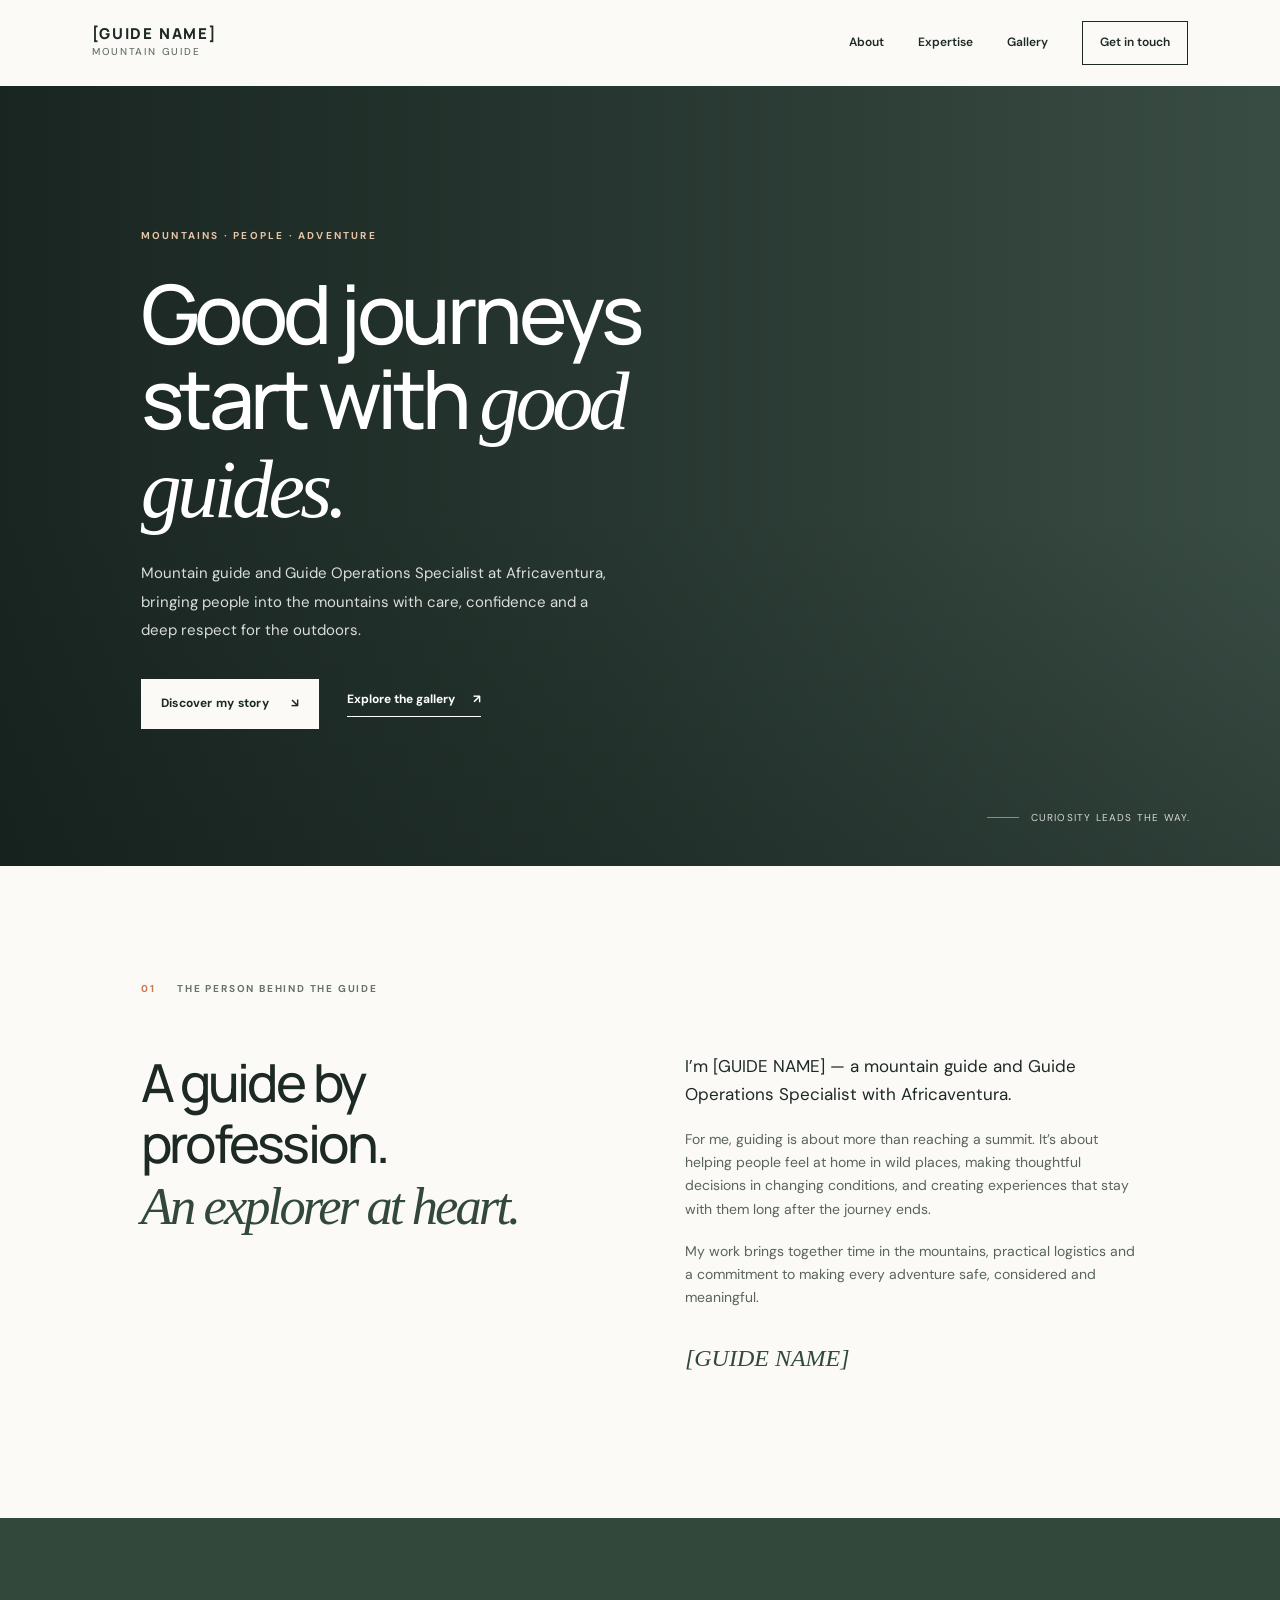
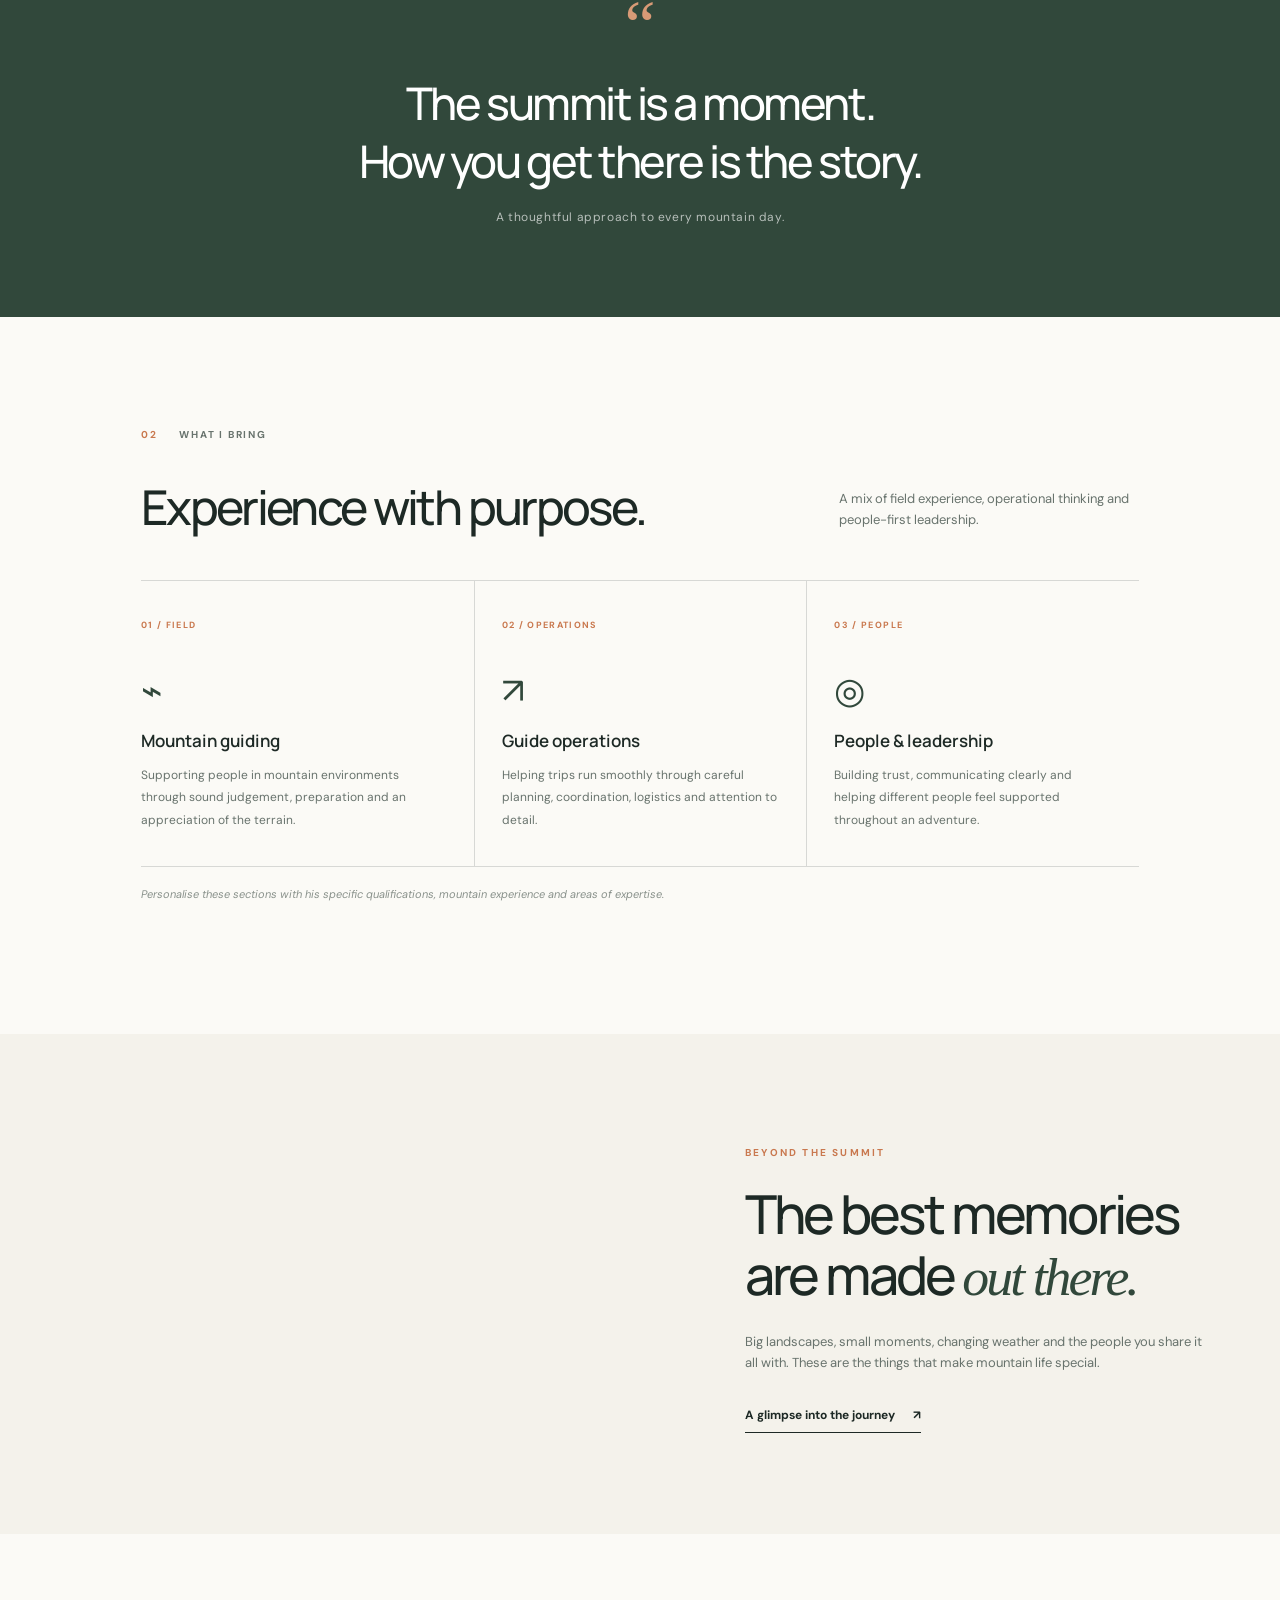
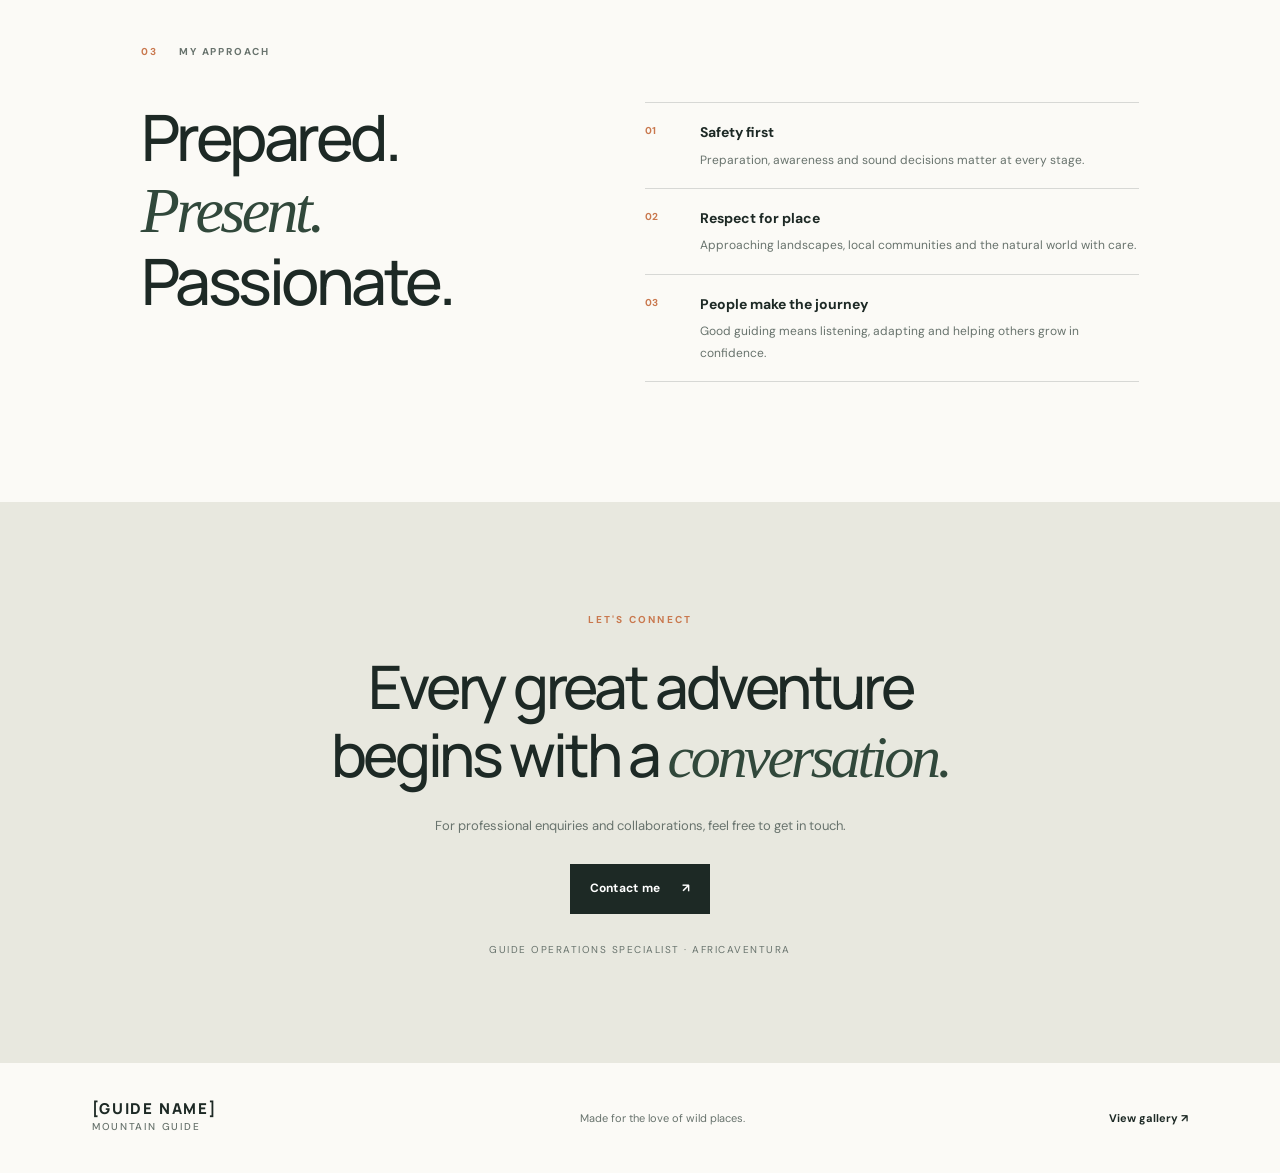
==== index.html @ 0ccdeb0b "Add files via upload" ====
<!DOCTYPE html>
<html lang="en">
<head>
  <meta charset="UTF-8">
  <meta name="viewport" content="width=device-width, initial-scale=1">
  <meta name="description" content="Meet [GUIDE NAME], mountain guide and Guide Operations Specialist at Africaventura.">
  <title>[GUIDE NAME] | Mountain Guide &amp; Guide Operations Specialist</title>
  <link rel="stylesheet" href="style.css">
  <link rel="preconnect" href="https://fonts.googleapis.com">
  <link rel="preconnect" href="https://fonts.gstatic.com" crossorigin>
  <link href="https://fonts.googleapis.com/css2?family=DM+Sans:wght@400;500;600;700&family=Manrope:wght@400;500;600;700;800&display=swap" rel="stylesheet">
</head>
<body>
  <header class="site-header">
    <a class="wordmark" href="index.html" aria-label="Home">[GUIDE NAME]<span>Mountain Guide</span></a>
    <nav aria-label="Main navigation">
      <a href="#about">About</a>
      <a href="#expertise">Expertise</a>
      <a href="gallery.html">Gallery</a>
      <a class="nav-cta" href="#contact">Get in touch</a>
    </nav>
  </header>

  <main>
    <section class="hero">
      <div class="hero-image" role="img" aria-label="Mountain landscape"></div>
      <div class="hero-shade"></div>
      <div class="hero-content">
        <p class="eyebrow">MOUNTAINS · PEOPLE · ADVENTURE</p>
        <h1>Good journeys<br>start with <em>good guides.</em></h1>
        <p class="hero-copy">Mountain guide and Guide Operations Specialist at Africaventura, bringing people into the mountains with care, confidence and a deep respect for the outdoors.</p>
        <div class="hero-actions">
          <a class="button button-light" href="#about">Discover my story <span aria-hidden="true">↘</span></a>
          <a class="text-link light-link" href="gallery.html">Explore the gallery <span aria-hidden="true">↗</span></a>
        </div>
      </div>
      <div class="hero-note"><span class="note-line"></span><span>Curiosity leads the way.</span></div>
    </section>

    <section class="intro section-wrap" id="about">
      <div class="section-label"><span>01</span> THE PERSON BEHIND THE GUIDE</div>
      <div class="intro-grid">
        <div>
          <p class="display-heading">A guide by profession.<br><em>An explorer at heart.</em></p>
        </div>
        <div class="intro-text">
          <p class="lead">I’m [GUIDE NAME] — a mountain guide and Guide Operations Specialist with Africaventura.</p>
          <p>For me, guiding is about more than reaching a summit. It’s about helping people feel at home in wild places, making thoughtful decisions in changing conditions, and creating experiences that stay with them long after the journey ends.</p>
          <p>My work brings together time in the mountains, practical logistics and a commitment to making every adventure safe, considered and meaningful.</p>
          <p class="signature">[GUIDE NAME]</p>
        </div>
      </div>
    </section>

    <section class="quote-band">
      <div class="quote-mark">“</div>
      <blockquote>The summit is a moment.<br>How you get there is the story.</blockquote>
      <p>A thoughtful approach to every mountain day.</p>
    </section>

    <section class="expertise section-wrap" id="expertise">
      <div class="section-label"><span>02</span> WHAT I BRING</div>
      <div class="expertise-heading">
        <h2>Experience with purpose.</h2>
        <p>A mix of field experience, operational thinking and people-first leadership.</p>
      </div>
      <div class="expertise-grid">
        <article class="expertise-card">
          <span class="card-number">01 / FIELD</span>
          <div class="line-icon" aria-hidden="true">⌁</div>
          <h3>Mountain guiding</h3>
          <p>Supporting people in mountain environments through sound judgement, preparation and an appreciation of the terrain.</p>
        </article>
        <article class="expertise-card">
          <span class="card-number">02 / OPERATIONS</span>
          <div class="line-icon" aria-hidden="true">↗</div>
          <h3>Guide operations</h3>
          <p>Helping trips run smoothly through careful planning, coordination, logistics and attention to detail.</p>
        </article>
        <article class="expertise-card">
          <span class="card-number">03 / PEOPLE</span>
          <div class="line-icon" aria-hidden="true">◎</div>
          <h3>People &amp; leadership</h3>
          <p>Building trust, communicating clearly and helping different people feel supported throughout an adventure.</p>
        </article>
      </div>
      <p class="edit-note">Personalise these sections with his specific qualifications, mountain experience and areas of expertise.</p>
    </section>

    <section class="image-feature">
      <div class="feature-photo" role="img" aria-label="Hiker looking across a mountain range"></div>
      <div class="feature-copy">
        <p class="eyebrow">BEYOND THE SUMMIT</p>
        <h2>The best memories<br>are made <em>out there.</em></h2>
        <p>Big landscapes, small moments, changing weather and the people you share it all with. These are the things that make mountain life special.</p>
        <a class="text-link" href="gallery.html">A glimpse into the journey <span aria-hidden="true">↗</span></a>
      </div>
    </section>

    <section class="values section-wrap">
      <div class="section-label"><span>03</span> MY APPROACH</div>
      <div class="values-grid">
        <h2>Prepared.<br><em>Present.</em><br>Passionate.</h2>
        <div class="values-list">
          <div><span>01</span><p><strong>Safety first</strong><br>Preparation, awareness and sound decisions matter at every stage.</p></div>
          <div><span>02</span><p><strong>Respect for place</strong><br>Approaching landscapes, local communities and the natural world with care.</p></div>
          <div><span>03</span><p><strong>People make the journey</strong><br>Good guiding means listening, adapting and helping others grow in confidence.</p></div>
        </div>
      </div>
    </section>

    <section class="contact" id="contact">
      <div class="contact-inner">
        <p class="eyebrow">LET'S CONNECT</p>
        <h2>Every great adventure<br>begins with a <em>conversation.</em></h2>
        <p>For professional enquiries and collaborations, feel free to get in touch.</p>
        <!-- Replace the email address below with his professional email. -->
        <a class="button button-dark" href="mailto:YOUR-EMAIL@example.com">Contact me <span aria-hidden="true">↗</span></a>
        <p class="company-note">Guide Operations Specialist · Africaventura</p>
      </div>
    </section>
  </main>

  <footer class="site-footer">
    <a class="wordmark footer-wordmark" href="index.html">[GUIDE NAME]<span>Mountain Guide</span></a>
    <p>Made for the love of wild places.</p>
    <a href="gallery.html">View gallery ↗</a>
  </footer>
  <script src="script.js"></script>
</body>
</html>
---- style.css ----
:root {
  --ink: #1d2925;
  --muted: #68736d;
  --cream: #f4f2eb;
  --paper: #fbfaf6;
  --green: #31483b;
  --orange: #c9784e;
  --line: rgba(29, 41, 37, .16);
  --serif: Georgia, "Times New Roman", serif;
}
* { box-sizing: border-box; }
html { scroll-behavior: smooth; }
body { margin: 0; background: var(--paper); color: var(--ink); font-family: "DM Sans", sans-serif; line-height: 1.65; }
a { color: inherit; text-decoration: none; }
.site-header { height: 86px; padding: 0 7.2%; display: flex; align-items: center; justify-content: space-between; background: var(--paper); position: relative; z-index: 5; }
.wordmark { font: 800 15px/1.2 "Manrope", sans-serif; letter-spacing: .12em; text-transform: uppercase; }
.wordmark span { display: block; font: 500 10px/1.8 "DM Sans", sans-serif; letter-spacing: .16em; color: var(--muted); }
nav { display: flex; align-items: center; gap: 34px; font-size: 12px; font-weight: 600; }
nav a:not(.nav-cta) { transition: color .2s; }
nav a:hover, .site-footer a:hover { color: var(--orange); }
.nav-cta { border: 1px solid var(--ink); padding: 11px 17px; }
.hero { min-height: 660px; height: min(780px, calc(100vh - 86px)); position: relative; color: white; display: flex; align-items: center; overflow: hidden; background: #3d5148; }
.hero-image, .hero-shade { position: absolute; inset: 0; }
.hero-image { background: url("https://images.unsplash.com/photo-1464822759023-fed622ff2c3b?auto=format&fit=crop&w=2200&q=85") center 48%/cover; transform: scale(1.015); }
.hero-shade { background: linear-gradient(90deg, rgba(15,25,22,.78) 0%, rgba(15,25,22,.48) 48%, rgba(15,25,22,.08) 100%), linear-gradient(0deg, rgba(15,25,22,.28), transparent 45%); }
.hero-content { position: relative; z-index: 1; margin-left: 11%; max-width: 670px; padding: 65px 24px 70px 0; }
.eyebrow { font-size: 10px; font-weight: 700; letter-spacing: .22em; text-transform: uppercase; }
.hero .eyebrow { color: #e7c5a8; margin-bottom: 26px; }
h1, h2, .display-heading, blockquote { font-family: "Manrope", sans-serif; letter-spacing: -.055em; font-weight: 500; }
.hero h1 { font-size: clamp(50px, 6.4vw, 88px); line-height: 1.04; margin: 0 0 27px; }
h1 em, h2 em, .display-heading em, .values h2 em { font-family: var(--serif); font-weight: 400; }
.hero-copy { max-width: 470px; font-size: 15px; color: rgba(255,255,255,.84); line-height: 1.9; }
.hero-actions { display: flex; align-items: center; gap: 28px; margin-top: 34px; flex-wrap: wrap; }
.button { display: inline-flex; align-items: center; gap: 22px; padding: 15px 20px; font-size: 12px; font-weight: 700; letter-spacing: .02em; transition: transform .2s, background .2s; }
.button:hover { transform: translateY(-2px); }
.button-light { background: var(--paper); color: var(--ink); }
.button-dark { background: var(--ink); color: white; }
.text-link { font-size: 12px; font-weight: 700; border-bottom: 1px solid currentColor; padding-bottom: 6px; display: inline-flex; gap: 18px; align-items: center; }
.light-link { color: white; }
.hero-note { position: absolute; right: 7%; bottom: 40px; display: flex; align-items: center; gap: 12px; font-size: 10px; letter-spacing: .12em; text-transform: uppercase; color: rgba(255,255,255,.8); }
.note-line { width: 32px; height: 1px; background: var(--orange); }
.section-wrap { padding-left: 11%; padding-right: 11%; }
.intro { padding-top: 115px; padding-bottom: 120px; }
.section-label { font-size: 10px; letter-spacing: .18em; font-weight: 700; color: var(--muted); }
.section-label span { color: var(--orange); margin-right: 18px; }
.intro-grid { display: grid; grid-template-columns: 1fr 1fr; gap: 9%; margin-top: 54px; }
.display-heading { font-size: clamp(36px, 4.1vw, 56px); line-height: 1.17; margin: 0; }
.display-heading em { color: var(--green); }
.intro-text { max-width: 490px; color: #59645e; font-size: 14px; }
.intro-text p { margin-top: 0; margin-bottom: 19px; }
.intro-text .lead { color: var(--ink); font-size: 17px; line-height: 1.7; }
.signature { font-family: var(--serif); font-style: italic; font-size: 24px; color: var(--green); margin-top: 30px !important; }
.quote-band { background: var(--green); color: white; text-align: center; padding: 83px 20px 78px; }
.quote-mark { font: 70px/ .7 var(--serif); color: #d89a76; }
.quote-band blockquote { font-size: clamp(28px, 4vw, 45px); line-height: 1.3; margin: 24px 0 17px; }
.quote-band p { color: rgba(255,255,255,.65); font-size: 12px; letter-spacing: .05em; }
.expertise { padding-top: 110px; padding-bottom: 120px; }
.expertise-heading { display: flex; align-items: end; justify-content: space-between; gap: 30px; margin: 34px 0 45px; }
.expertise-heading h2 { font-size: clamp(34px, 4vw, 48px); margin: 0; line-height: 1.2; }
.expertise-heading p { color: var(--muted); max-width: 300px; font-size: 13px; margin: 0 0 5px; }
.expertise-grid { display: grid; grid-template-columns: repeat(3, 1fr); border-top: 1px solid var(--line); border-bottom: 1px solid var(--line); }
.expertise-card { padding: 29px 27px 35px 0; }
.expertise-card + .expertise-card { border-left: 1px solid var(--line); padding-left: 27px; }
.card-number { font-size: 9px; color: var(--orange); letter-spacing: .15em; font-weight: 700; }
.line-icon { font-size: 36px; color: var(--green); margin: 24px 0 9px; }
.expertise-card h3 { font: 600 17px "Manrope", sans-serif; margin: 0 0 12px; }
.expertise-card p { color: var(--muted); font-size: 12px; line-height: 1.85; margin: 0; }
.edit-note { font-size: 11px; color: #89918b; font-style: italic; margin-top: 18px; }
.image-feature { display: grid; grid-template-columns: 1.05fr .95fr; min-height: 500px; background: var(--cream); }
.feature-photo { background: url("https://images.unsplash.com/photo-1464278533981-50106e6176b1?auto=format&fit=crop&w=1300&q=85") center/cover; min-height: 430px; }
.feature-copy { align-self: center; padding: 65px 12%; }
.feature-copy .eyebrow { color: var(--orange); }
.feature-copy h2 { font-size: clamp(36px, 4.2vw, 55px); line-height: 1.13; margin: 23px 0; }
.feature-copy h2 em { color: var(--green); }
.feature-copy > p:not(.eyebrow) { color: var(--muted); font-size: 13px; margin-bottom: 28px; }
.values { padding-top: 110px; padding-bottom: 120px; }
.values-grid { display: grid; grid-template-columns: .9fr 1.1fr; gap: 10%; margin-top: 42px; }
.values h2 { font-size: clamp(43px, 5vw, 66px); line-height: 1.1; margin: 0; }
.values h2 em { color: var(--green); }
.values-list > div { display: grid; grid-template-columns: 45px 1fr; border-bottom: 1px solid var(--line); padding: 17px 0; gap: 10px; }
.values-list > div:first-child { border-top: 1px solid var(--line); }
.values-list span { font-size: 10px; color: var(--orange); font-weight: 700; padding-top: 3px; }
.values-list p { margin: 0; color: var(--muted); font-size: 12px; line-height: 1.8; }
.values-list strong { display: inline-block; color: var(--ink); font-size: 14px; margin-bottom: 4px; }
.contact { background: #e8e8df; text-align: center; padding: 100px 24px 95px; }
.contact-inner { max-width: 680px; margin: auto; }
.contact .eyebrow { color: var(--orange); }
.contact h2 { font-size: clamp(37px, 5vw, 60px); line-height: 1.14; margin: 23px 0; }
.contact h2 em { color: var(--green); }
.contact-inner > p:not(.eyebrow):not(.company-note) { color: var(--muted); font-size: 13px; margin-bottom: 28px; }
.company-note { font-size: 10px; text-transform: uppercase; letter-spacing: .15em; color: var(--muted); margin-top: 28px; }
.site-footer { min-height: 110px; display: flex; justify-content: space-between; align-items: center; gap: 20px; padding: 25px 7.2%; font-size: 11px; color: var(--muted); }
.footer-wordmark { color: var(--ink); }
.site-footer p { margin: 0; }
.site-footer > a:last-child { font-weight: 700; color: var(--ink); }
.gallery-header { background: var(--paper); }
.gallery-hero { background: var(--green); color: white; padding: 92px 11% 86px; }
.gallery-hero .eyebrow { color: #e7b28e; }
.gallery-hero h1 { font-size: clamp(55px, 7vw, 86px); line-height: 1.02; margin: 22px 0; }
.gallery-hero h1 em { color: #e7b28e; }
.gallery-hero > p:last-child { color: rgba(255,255,255,.7); font-size: 14px; }
.gallery-grid { padding-top: 70px; padding-bottom: 80px; display: grid; grid-template-columns: 1fr 1fr; gap: 48px 25px; }
.gallery-item { margin: 0; min-width: 0; }
.gallery-item img, .image-placeholder { width: 100%; height: 320px; object-fit: cover; background: #e7e5dc; }
.gallery-tall img, .gallery-tall .image-placeholder { height: 450px; }
.gallery-wide { grid-column: span 2; }
.gallery-wide img, .gallery-wide .image-placeholder { height: 430px; }
.image-placeholder { display: none; flex-direction: column; align-items: center; justify-content: center; color: var(--green); gap: 5px; text-align: center; padding: 20px; }
.image-placeholder span { font: italic 30px var(--serif); color: var(--orange); }
.image-placeholder strong { font-size: 15px; }
.image-placeholder small { color: var(--muted); font-size: 11px; }
.gallery-item figcaption { padding-top: 13px; font-size: 12px; color: var(--muted); }
.gallery-item figcaption span { color: var(--orange); font-size: 10px; font-weight: 700; margin-right: 14px; }
.gallery-bottom { text-align: center; background: var(--cream); padding: 55px 20px 65px; }
.gallery-bottom p { font: 24px var(--serif); margin: 0 0 20px; }
@media (max-width: 760px) {
  .site-header { height: auto; min-height: 80px; padding: 20px 6%; align-items: flex-start; gap: 18px; }
  nav { gap: 12px; flex-wrap: wrap; justify-content: flex-end; font-size: 11px; }
  nav .nav-cta { padding: 7px 9px; }
  .wordmark { font-size: 12px; min-width: 110px; }
  .hero { min-height: 650px; height: auto; }
  .hero-content { margin-left: 7%; padding: 90px 7% 100px 0; }
  .hero h1 { font-size: clamp(46px, 12vw, 68px); }
  .hero-note { right: 7%; bottom: 25px; }
  .section-wrap { padding-left: 7%; padding-right: 7%; }
  .intro, .expertise, .values { padding-top: 75px; padding-bottom: 80px; }
  .intro-grid, .values-grid { grid-template-columns: 1fr; gap: 28px; margin-top: 35px; }
  .expertise-heading { display: block; }
  .expertise-heading p { margin-top: 15px; }
  .expertise-grid { grid-template-columns: 1fr; }
  .expertise-card, .expertise-card + .expertise-card { border-left: 0; border-bottom: 1px solid var(--line); padding: 25px 0; }
  .expertise-card:last-child { border-bottom: 0; }
  .line-icon { margin: 12px 0 5px; }
  .image-feature { grid-template-columns: 1fr; }
  .feature-photo { min-height: 330px; }
  .feature-copy { padding: 48px 7%; }
  .contact { padding: 75px 7%; }
  .site-footer { padding: 25px 6%; flex-wrap: wrap; }
  .site-footer p { order: 3; width: 100%; }
  .gallery-hero { padding: 70px 7%; }
  .gallery-grid { padding-top: 35px; padding-bottom: 50px; grid-template-columns: 1fr; gap: 35px; }
  .gallery-wide { grid-column: auto; }
  .gallery-item img, .image-placeholder, .gallery-tall img, .gallery-tall .image-placeholder, .gallery-wide img, .gallery-wide .image-placeholder { height: 310px; }
}
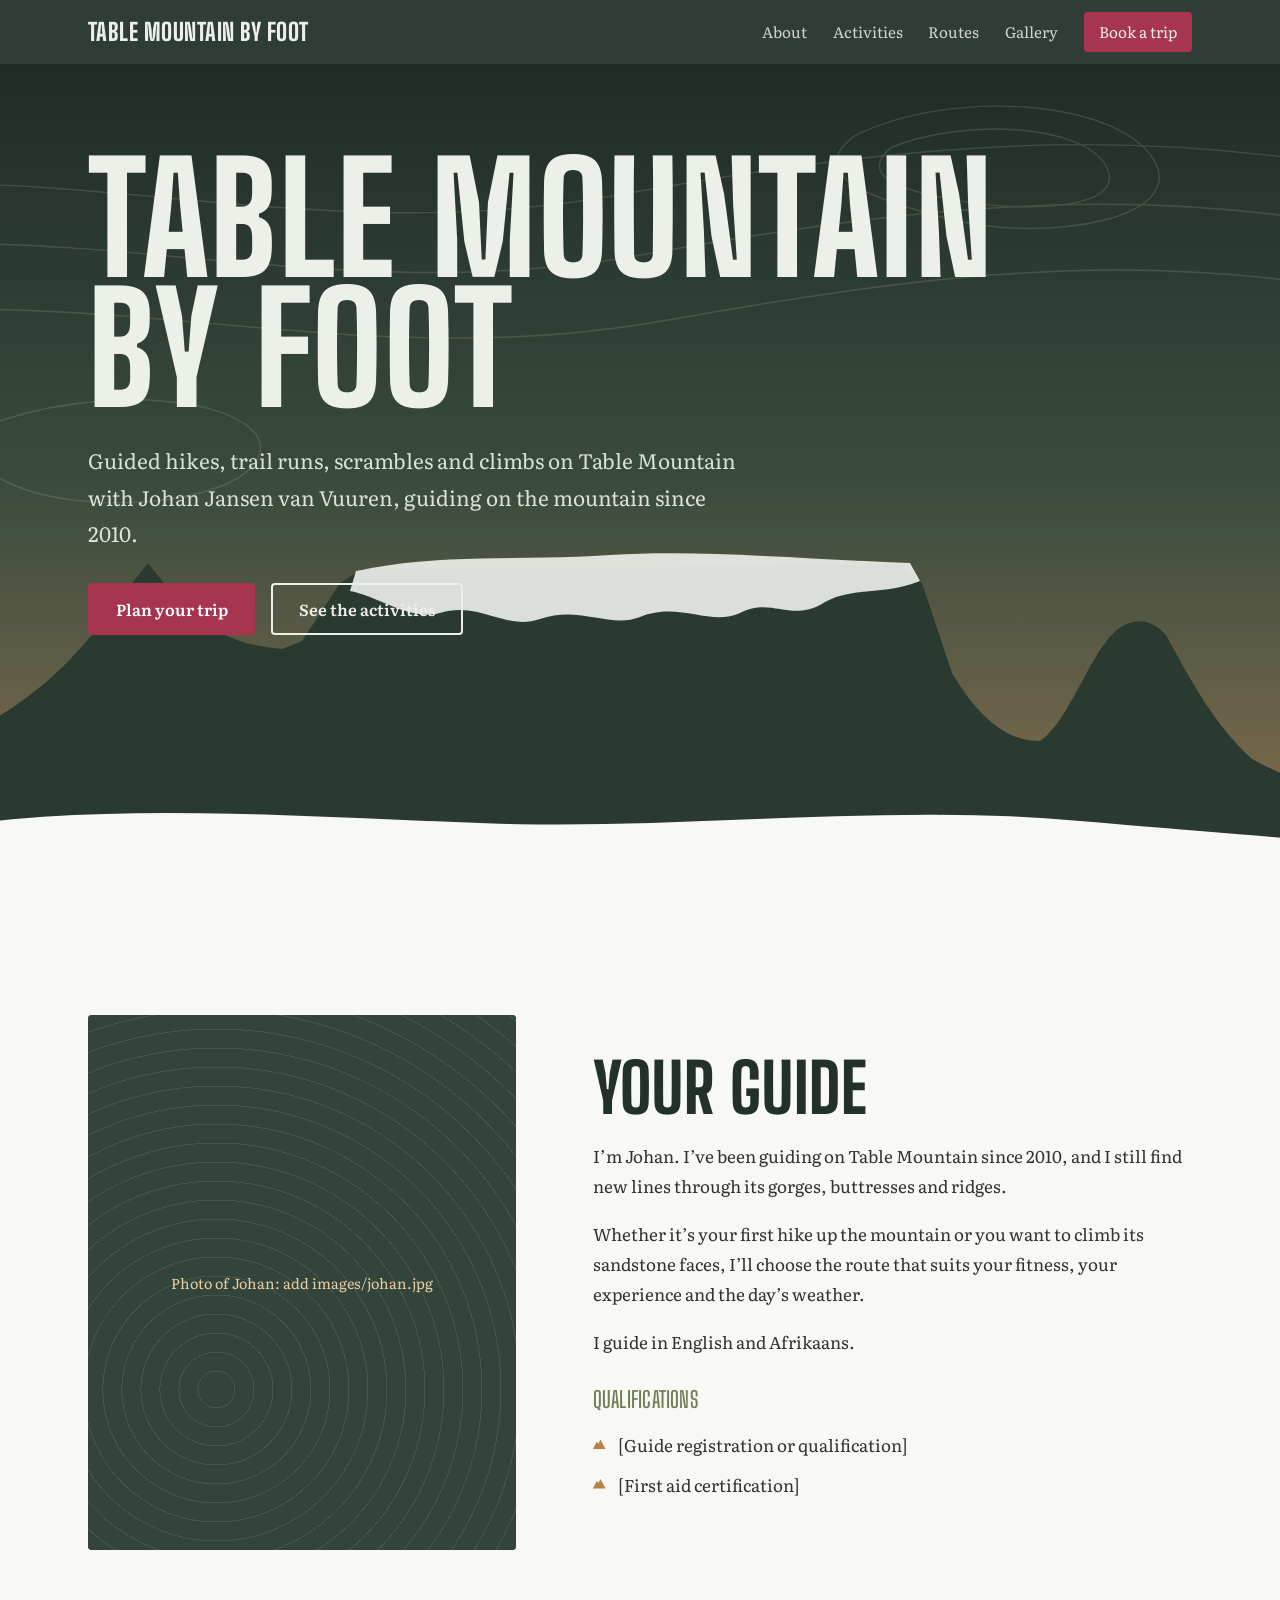
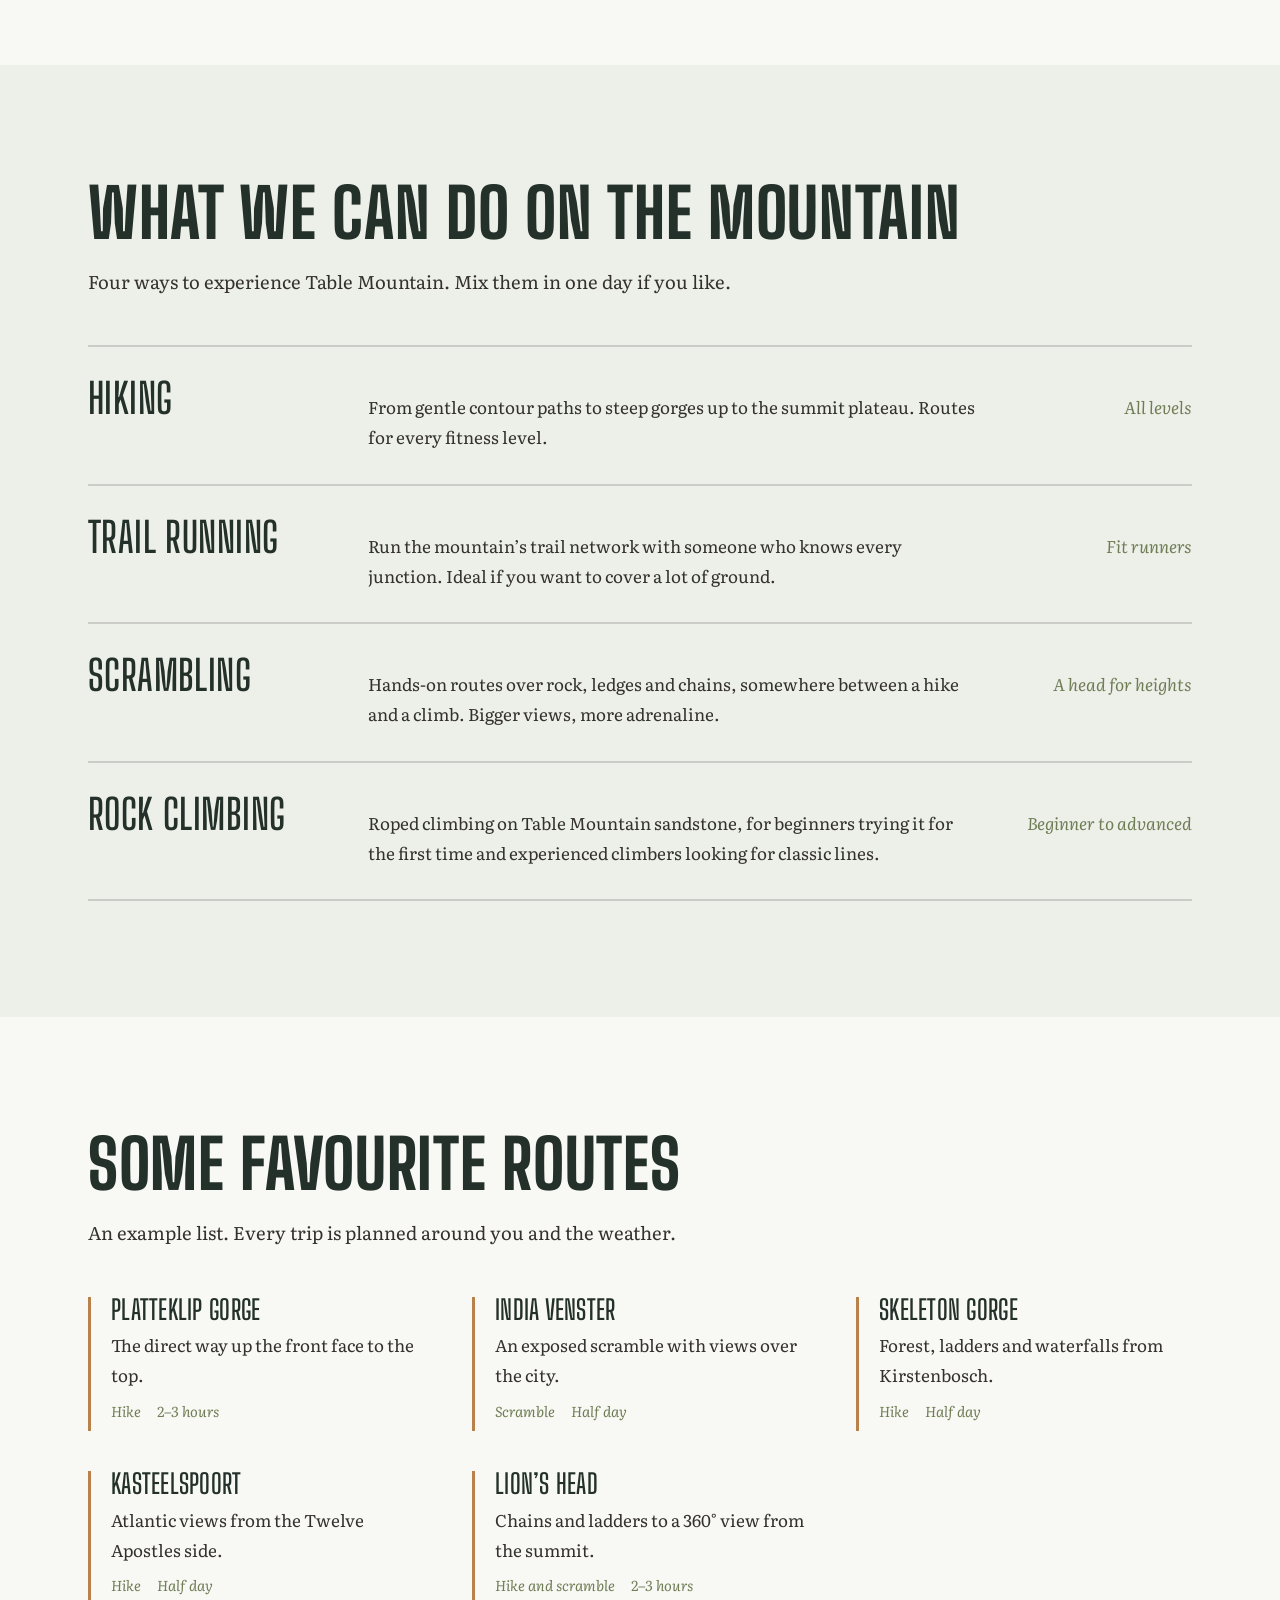
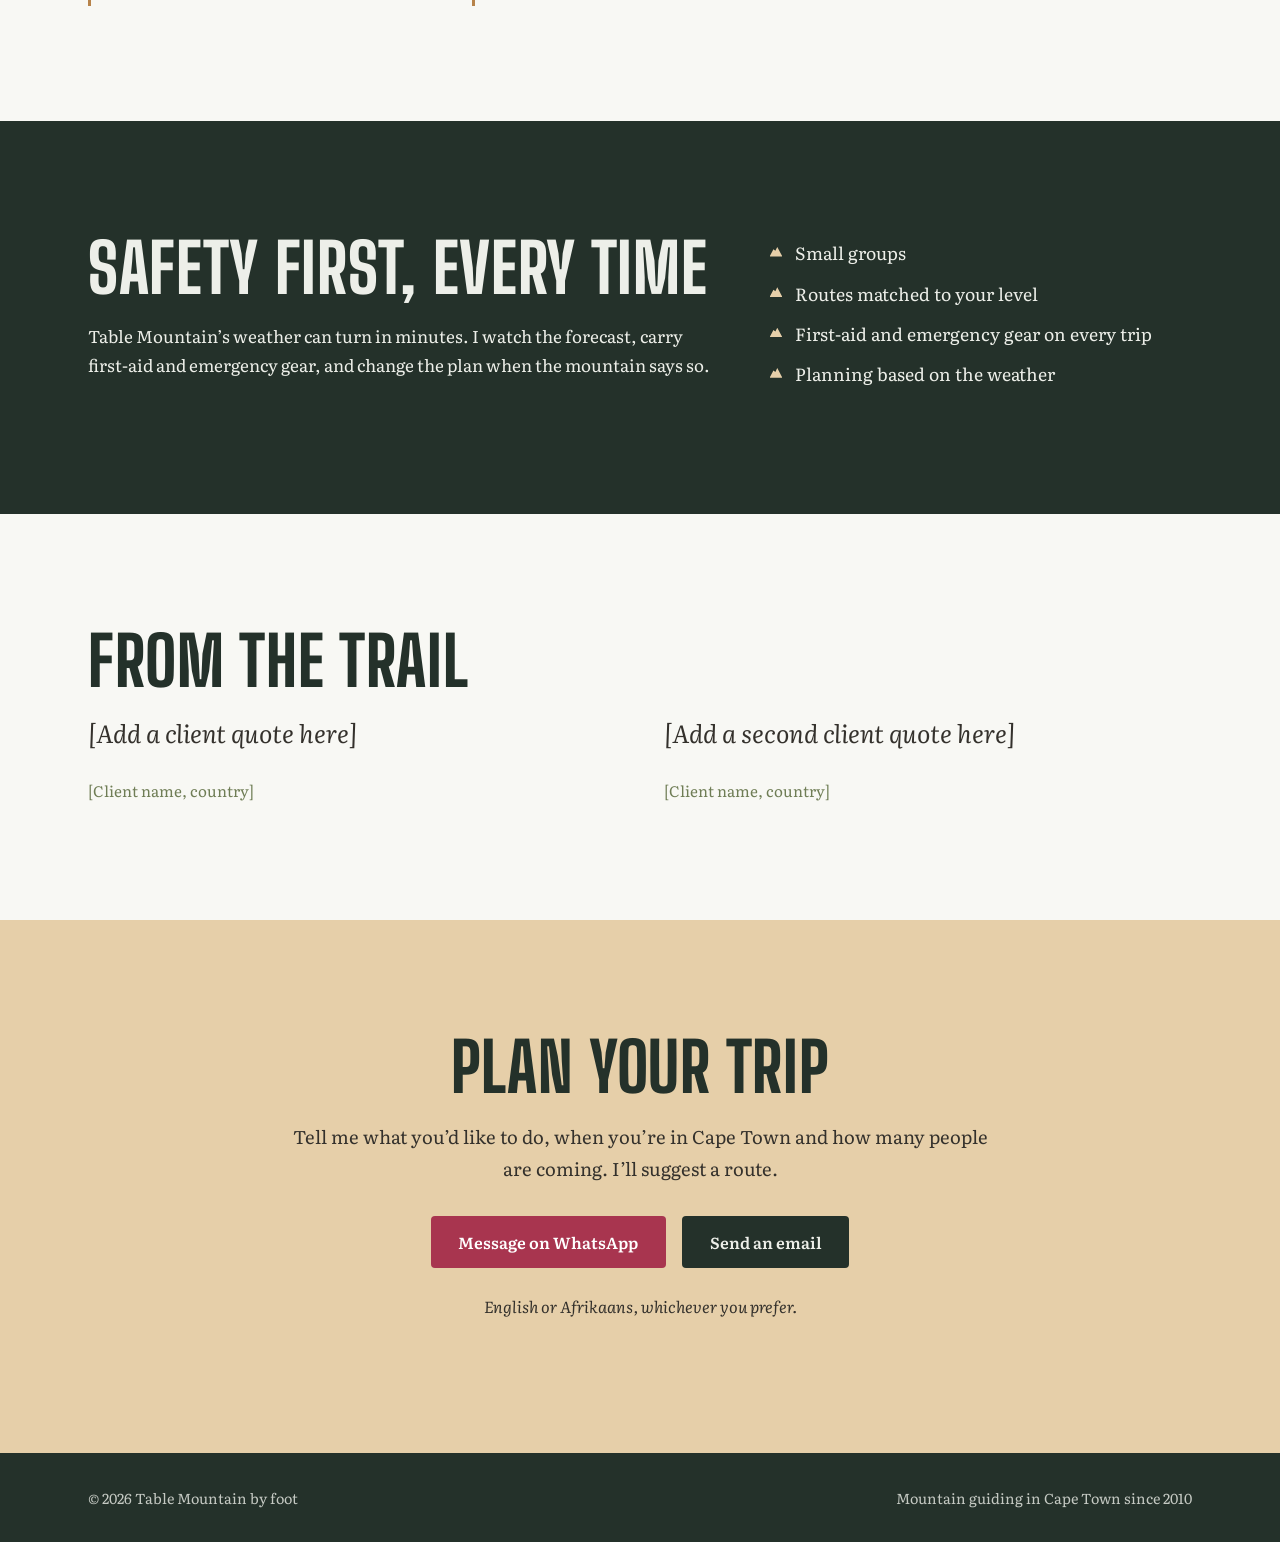
==== commit d798a0bf: "try claude version" ====
--- a/index.html
+++ b/index.html
@@ -1,131 +1,207 @@
 <!DOCTYPE html>
 <html lang="en">
 <head>
-  <meta charset="UTF-8">
+  <meta charset="utf-8">
   <meta name="viewport" content="width=device-width, initial-scale=1">
-  <meta name="description" content="Meet [GUIDE NAME], mountain guide and Guide Operations Specialist at Africaventura.">
-  <title>[GUIDE NAME] | Mountain Guide &amp; Guide Operations Specialist</title>
-  <link rel="stylesheet" href="style.css">
+  <!-- BUSINESS NAME: change it here, in the header, hero and footer (search for "Table Mountain by foot") -->
+  <title>Table Mountain by foot | Mountain guide Johan Jansen van Vuuren</title>
+  <meta name="description" content="Guided hiking, trail running, scrambling and rock climbing on Table Mountain, Cape Town, with Johan Jansen van Vuuren. Guiding since 2010, in English and Afrikaans.">
+  <link rel="icon" href="data:image/svg+xml,%3Csvg xmlns='http://www.w3.org/2000/svg' viewBox='0 0 32 32'%3E%3Crect width='32' height='32' rx='6' fill='%2324312A'/%3E%3Cpath d='M3 24 L8 14 L10 15 L12 11 L22 11 L24 15 L27 19 L29 24Z' fill='%23B7834A'/%3E%3C/svg%3E">
   <link rel="preconnect" href="https://fonts.googleapis.com">
   <link rel="preconnect" href="https://fonts.gstatic.com" crossorigin>
-  <link href="https://fonts.googleapis.com/css2?family=DM+Sans:wght@400;500;600;700&family=Manrope:wght@400;500;600;700;800&display=swap" rel="stylesheet">
+  <link href="https://fonts.googleapis.com/css2?family=Big+Shoulders+Display:wght@600;800&family=Literata:ital,opsz,wght@0,7..72,400;0,7..72,600;1,7..72,400&display=swap" rel="stylesheet">
+  <link rel="stylesheet" href="css/style.css">
 </head>
 <body>
-  <header class="site-header">
-    <a class="wordmark" href="index.html" aria-label="Home">[GUIDE NAME]<span>Mountain Guide</span></a>
-    <nav aria-label="Main navigation">
+
+<header class="site-header">
+  <div class="wrap header-inner">
+    <a class="brand" href="index.html">Table Mountain by foot</a>
+    <button class="menu-toggle" aria-expanded="false" aria-controls="nav">Menu</button>
+    <nav id="nav" class="nav">
       <a href="#about">About</a>
-      <a href="#expertise">Expertise</a>
+      <a href="#activities">Activities</a>
+      <a href="#routes">Routes</a>
       <a href="gallery.html">Gallery</a>
-      <a class="nav-cta" href="#contact">Get in touch</a>
+      <a href="#contact" class="nav-book">Book a trip</a>
     </nav>
-  </header>
-
-  <main>
-    <section class="hero">
-      <div class="hero-image" role="img" aria-label="Mountain landscape"></div>
-      <div class="hero-shade"></div>
-      <div class="hero-content">
-        <p class="eyebrow">MOUNTAINS · PEOPLE · ADVENTURE</p>
-        <h1>Good journeys<br>start with <em>good guides.</em></h1>
-        <p class="hero-copy">Mountain guide and Guide Operations Specialist at Africaventura, bringing people into the mountains with care, confidence and a deep respect for the outdoors.</p>
-        <div class="hero-actions">
-          <a class="button button-light" href="#about">Discover my story <span aria-hidden="true">↘</span></a>
-          <a class="text-link light-link" href="gallery.html">Explore the gallery <span aria-hidden="true">↗</span></a>
-        </div>
-      </div>
-      <div class="hero-note"><span class="note-line"></span><span>Curiosity leads the way.</span></div>
-    </section>
-
-    <section class="intro section-wrap" id="about">
-      <div class="section-label"><span>01</span> THE PERSON BEHIND THE GUIDE</div>
-      <div class="intro-grid">
-        <div>
-          <p class="display-heading">A guide by profession.<br><em>An explorer at heart.</em></p>
-        </div>
-        <div class="intro-text">
-          <p class="lead">I’m [GUIDE NAME] — a mountain guide and Guide Operations Specialist with Africaventura.</p>
-          <p>For me, guiding is about more than reaching a summit. It’s about helping people feel at home in wild places, making thoughtful decisions in changing conditions, and creating experiences that stay with them long after the journey ends.</p>
-          <p>My work brings together time in the mountains, practical logistics and a commitment to making every adventure safe, considered and meaningful.</p>
-          <p class="signature">[GUIDE NAME]</p>
-        </div>
-      </div>
-    </section>
-
-    <section class="quote-band">
-      <div class="quote-mark">“</div>
-      <blockquote>The summit is a moment.<br>How you get there is the story.</blockquote>
-      <p>A thoughtful approach to every mountain day.</p>
-    </section>
-
-    <section class="expertise section-wrap" id="expertise">
-      <div class="section-label"><span>02</span> WHAT I BRING</div>
-      <div class="expertise-heading">
-        <h2>Experience with purpose.</h2>
-        <p>A mix of field experience, operational thinking and people-first leadership.</p>
-      </div>
-      <div class="expertise-grid">
-        <article class="expertise-card">
-          <span class="card-number">01 / FIELD</span>
-          <div class="line-icon" aria-hidden="true">⌁</div>
-          <h3>Mountain guiding</h3>
-          <p>Supporting people in mountain environments through sound judgement, preparation and an appreciation of the terrain.</p>
-        </article>
-        <article class="expertise-card">
-          <span class="card-number">02 / OPERATIONS</span>
-          <div class="line-icon" aria-hidden="true">↗</div>
-          <h3>Guide operations</h3>
-          <p>Helping trips run smoothly through careful planning, coordination, logistics and attention to detail.</p>
-        </article>
-        <article class="expertise-card">
-          <span class="card-number">03 / PEOPLE</span>
-          <div class="line-icon" aria-hidden="true">◎</div>
-          <h3>People &amp; leadership</h3>
-          <p>Building trust, communicating clearly and helping different people feel supported throughout an adventure.</p>
-        </article>
-      </div>
-      <p class="edit-note">Personalise these sections with his specific qualifications, mountain experience and areas of expertise.</p>
-    </section>
-
-    <section class="image-feature">
-      <div class="feature-photo" role="img" aria-label="Hiker looking across a mountain range"></div>
-      <div class="feature-copy">
-        <p class="eyebrow">BEYOND THE SUMMIT</p>
-        <h2>The best memories<br>are made <em>out there.</em></h2>
-        <p>Big landscapes, small moments, changing weather and the people you share it all with. These are the things that make mountain life special.</p>
-        <a class="text-link" href="gallery.html">A glimpse into the journey <span aria-hidden="true">↗</span></a>
-      </div>
-    </section>
-
-    <section class="values section-wrap">
-      <div class="section-label"><span>03</span> MY APPROACH</div>
-      <div class="values-grid">
-        <h2>Prepared.<br><em>Present.</em><br>Passionate.</h2>
-        <div class="values-list">
-          <div><span>01</span><p><strong>Safety first</strong><br>Preparation, awareness and sound decisions matter at every stage.</p></div>
-          <div><span>02</span><p><strong>Respect for place</strong><br>Approaching landscapes, local communities and the natural world with care.</p></div>
-          <div><span>03</span><p><strong>People make the journey</strong><br>Good guiding means listening, adapting and helping others grow in confidence.</p></div>
-        </div>
-      </div>
-    </section>
-
-    <section class="contact" id="contact">
-      <div class="contact-inner">
-        <p class="eyebrow">LET'S CONNECT</p>
-        <h2>Every great adventure<br>begins with a <em>conversation.</em></h2>
-        <p>For professional enquiries and collaborations, feel free to get in touch.</p>
-        <!-- Replace the email address below with his professional email. -->
-        <a class="button button-dark" href="mailto:YOUR-EMAIL@example.com">Contact me <span aria-hidden="true">↗</span></a>
-        <p class="company-note">Guide Operations Specialist · Africaventura</p>
-      </div>
-    </section>
-  </main>
-
-  <footer class="site-footer">
-    <a class="wordmark footer-wordmark" href="index.html">[GUIDE NAME]<span>Mountain Guide</span></a>
-    <p>Made for the love of wild places.</p>
-    <a href="gallery.html">View gallery ↗</a>
-  </footer>
-  <script src="script.js"></script>
+  </div>
+</header>
+
+<main>
+  <!-- HERO -->
+  <section class="hero">
+    <svg class="hero-contours" viewBox="0 0 1440 700" preserveAspectRatio="xMidYMid slice" aria-hidden="true">
+      <g fill="none" stroke="currentColor" stroke-width="1.2">
+        <path d="M-50 120 C 200 60, 420 160, 700 110 S 1200 40, 1500 130"/>
+        <path d="M-50 170 C 220 110, 440 210, 720 160 S 1210 90, 1500 180"/>
+        <path d="M-50 225 C 240 165, 460 265, 740 215 S 1220 145, 1500 235"/>
+        <path d="M900 60 C 980 20, 1120 30, 1150 80 S 1060 150, 980 130 S 860 90, 900 60Z"/>
+        <path d="M930 70 C 990 45, 1090 50, 1110 85 S 1050 125, 990 115 S 905 92, 930 70Z"/>
+        <path d="M180 300 C 300 260, 420 290, 400 330 S 250 380, 190 350 S 120 320, 180 300Z"/>
+      </g>
+    </svg>
+
+    <div class="wrap hero-content">
+      <h1 class="hero-title">Table Mountain<br>by foot</h1>
+      <p class="hero-lead">Guided hikes, trail runs, scrambles and climbs on Table Mountain with Johan Jansen van Vuuren, guiding on the mountain since 2010.</p>
+      <div class="hero-actions">
+        <a class="btn btn-primary" href="#contact">Plan your trip</a>
+        <a class="btn btn-ghost" href="#activities">See the activities</a>
+      </div>
+    </div>
+
+    <!-- Table Mountain silhouette: Devil's Peak, the table, Kloof Nek, Lion's Head, Signal Hill -->
+    <svg class="hero-mountain" viewBox="0 0 1440 400" preserveAspectRatio="xMidYMax slice" aria-hidden="true">
+      <path class="m-back" d="M0 400 L0 250 C 80 225, 140 180, 190 110 L 228 62 L 268 112 C 300 135, 325 145, 362 148 L 382 140 L 420 82 L 442 68 L 982 64 L 1002 82 L 1032 172 C 1062 222, 1090 240, 1120 240 C 1150 220, 1170 150, 1198 128 C 1214 116, 1232 118, 1246 134 C 1266 170, 1292 222, 1332 258 C 1372 280, 1410 290, 1440 294 L 1440 400 Z"/>
+      <path class="tablecloth" d="M436 70 C 520 52, 600 60, 690 54 C 780 48, 880 58, 990 62 L 1000 80 C 960 96, 930 84, 900 104 C 870 120, 850 96, 820 112 C 790 126, 760 100, 720 116 C 690 128, 660 104, 620 118 C 585 130, 560 100, 520 112 C 490 120, 460 96, 430 90 Z"/>
+      <path class="m-front" d="M0 400 L0 330 C 180 300, 360 315, 560 322 C 760 330, 960 302, 1160 320 C 1280 330, 1370 338, 1440 342 L1440 400 Z"/>
+    </svg>
+  </section>
+
+  <!-- ABOUT -->
+  <section id="about" class="section about">
+    <div class="wrap about-grid">
+      <figure class="portrait">
+        <!-- Add a photo of Johan as images/johan.jpg -->
+        <img src="images/johan.jpg" alt="Johan Jansen van Vuuren on Table Mountain" loading="lazy">
+        <span class="img-placeholder">Photo of Johan: add images/johan.jpg</span>
+      </figure>
+      <div class="about-text">
+        <h2>Your guide</h2>
+        <p>I’m Johan. I’ve been guiding on Table Mountain since 2010, and I still find new lines through its gorges, buttresses and ridges.</p>
+        <p>Whether it’s your first hike up the mountain or you want to climb its sandstone faces, I’ll choose the route that suits your fitness, your experience and the day’s weather.</p>
+        <p>I guide in English and Afrikaans.</p>
+        <h3>Qualifications</h3>
+        <ul class="peak-list">
+          <!-- Replace with Johan's real qualifications -->
+          <li>[Guide registration or qualification]</li>
+          <li>[First aid certification]</li>
+        </ul>
+      </div>
+    </div>
+  </section>
+
+  <!-- ACTIVITIES -->
+  <section id="activities" class="section activities">
+    <div class="wrap">
+      <h2>What we can do on the mountain</h2>
+      <p class="section-intro">Four ways to experience Table Mountain. Mix them in one day if you like.</p>
+      <ul class="activity-list">
+        <li class="activity">
+          <h3>Hiking</h3>
+          <p>From gentle contour paths to steep gorges up to the summit plateau. Routes for every fitness level.</p>
+          <p class="activity-level">All levels</p>
+        </li>
+        <li class="activity">
+          <h3>Trail running</h3>
+          <p>Run the mountain’s trail network with someone who knows every junction. Ideal if you want to cover a lot of ground.</p>
+          <p class="activity-level">Fit runners</p>
+        </li>
+        <li class="activity">
+          <h3>Scrambling</h3>
+          <p>Hands-on routes over rock, ledges and chains, somewhere between a hike and a climb. Bigger views, more adrenaline.</p>
+          <p class="activity-level">A head for heights</p>
+        </li>
+        <li class="activity">
+          <h3>Rock climbing</h3>
+          <p>Roped climbing on Table Mountain sandstone, for beginners trying it for the first time and experienced climbers looking for classic lines.</p>
+          <p class="activity-level">Beginner to advanced</p>
+        </li>
+      </ul>
+    </div>
+  </section>
+
+  <!-- ROUTES (example list: edit to match what Johan offers) -->
+  <section id="routes" class="section routes">
+    <div class="wrap">
+      <h2>Some favourite routes</h2>
+      <p class="section-intro">An example list. Every trip is planned around you and the weather.</p>
+      <ul class="route-list">
+        <li>
+          <h3>Platteklip Gorge</h3>
+          <p>The direct way up the front face to the top.</p>
+          <p class="route-meta"><span>Hike</span><span>2–3 hours</span></p>
+        </li>
+        <li>
+          <h3>India Venster</h3>
+          <p>An exposed scramble with views over the city.</p>
+          <p class="route-meta"><span>Scramble</span><span>Half day</span></p>
+        </li>
+        <li>
+          <h3>Skeleton Gorge</h3>
+          <p>Forest, ladders and waterfalls from Kirstenbosch.</p>
+          <p class="route-meta"><span>Hike</span><span>Half day</span></p>
+        </li>
+        <li>
+          <h3>Kasteelspoort</h3>
+          <p>Atlantic views from the Twelve Apostles side.</p>
+          <p class="route-meta"><span>Hike</span><span>Half day</span></p>
+        </li>
+        <li>
+          <h3>Lion’s Head</h3>
+          <p>Chains and ladders to a 360° view from the summit.</p>
+          <p class="route-meta"><span>Hike and scramble</span><span>2–3 hours</span></p>
+        </li>
+      </ul>
+    </div>
+  </section>
+
+  <!-- SAFETY -->
+  <section class="section safety">
+    <div class="wrap safety-grid">
+      <div>
+        <h2>Safety first, every time</h2>
+        <p>Table Mountain’s weather can turn in minutes. I watch the forecast, carry first-aid and emergency gear, and change the plan when the mountain says so.</p>
+      </div>
+      <ul class="peak-list">
+        <li>Small groups</li>
+        <li>Routes matched to your level</li>
+        <li>First-aid and emergency gear on every trip</li>
+        <li>Planning based on the weather</li>
+      </ul>
+    </div>
+  </section>
+
+  <!-- TESTIMONIALS (replace with real client quotes) -->
+  <section class="section quotes">
+    <div class="wrap">
+      <h2>From the trail</h2>
+      <div class="quote-grid">
+        <blockquote>
+          <p>[Add a client quote here]</p>
+          <footer>[Client name, country]</footer>
+        </blockquote>
+        <blockquote>
+          <p>[Add a second client quote here]</p>
+          <footer>[Client name, country]</footer>
+        </blockquote>
+      </div>
+    </div>
+  </section>
+
+  <!-- CONTACT -->
+  <section id="contact" class="section contact">
+    <div class="wrap contact-inner">
+      <h2>Plan your trip</h2>
+      <p>Tell me what you’d like to do, when you’re in Cape Town and how many people are coming. I’ll suggest a route.</p>
+      <div class="contact-actions">
+        <!-- CONTACT: replace 27XXXXXXXXX with Johan's number (country code 27, no + or leading 0) -->
+        <a class="btn btn-primary" href="https://wa.me/27XXXXXXXXX">Message on WhatsApp</a>
+        <!-- CONTACT: replace with Johan's email -->
+        <a class="btn btn-dark" href="mailto:hello@example.com">Send an email</a>
+      </div>
+      <p class="contact-lang">English or Afrikaans, whichever you prefer.</p>
+    </div>
+  </section>
+</main>
+
+<footer class="site-footer">
+  <div class="wrap footer-inner">
+    <p>© <span class="year"></span> Table Mountain by foot</p>
+    <p>Mountain guiding in Cape Town since 2010</p>
+  </div>
+</footer>
+<script src="js/main.js"></script>
 </body>
 </html>
--- a/css/style.css
+++ b/css/style.css
@@ -0,0 +1,265 @@
+/* ==========================================================
+   Table Mountain by foot
+   Palette: fynbos green, sandstone, protea, mist
+   ========================================================== */
+:root {
+  --fynbos: #24312A;
+  --fynbos-2: #33443A;
+  --sandstone: #B7834A;
+  --sandstone-light: #E6CFA9;
+  --granite: #34312C;
+  --mist: #EDEFE9;
+  --paper: #F8F8F4;
+  --protea: #A8354F;
+  --protea-dark: #8A2840;
+  --lichen: #6F7D55;
+
+  --display: "Big Shoulders Display", "Arial Narrow", Impact, sans-serif;
+  --body: "Literata", Georgia, "Times New Roman", serif;
+
+  --header-h: 4rem;
+  color-scheme: light;
+}
+
+*, *::before, *::after { box-sizing: border-box; }
+
+html { scroll-behavior: smooth; scroll-padding-top: var(--header-h); }
+
+body {
+  margin: 0;
+  font-family: var(--body);
+  font-size: 1.0625rem;
+  line-height: 1.75;
+  color: var(--granite);
+  background: var(--paper);
+  -webkit-font-smoothing: antialiased;
+}
+
+img { max-width: 100%; display: block; }
+a { color: inherit; }
+
+h1, h2, h3 {
+  font-family: var(--display);
+  font-weight: 800;
+  line-height: 0.95;
+  letter-spacing: 0.01em;
+  text-transform: uppercase;
+  margin: 0 0 1.25rem;
+}
+h2 { font-size: clamp(2.5rem, 5.5vw, 4.25rem); color: var(--fynbos); }
+h3 { font-size: 1.75rem; font-weight: 600; }
+p  { margin: 0 0 1.1em; max-width: 38em; }
+
+.wrap { width: 100%; max-width: 72rem; margin: 0 auto; padding-inline: 1.5rem; }
+
+:focus-visible { outline: 3px solid var(--sandstone); outline-offset: 3px; border-radius: 2px; }
+
+/* ---------- Header ---------- */
+.site-header {
+  position: sticky; top: 0; z-index: 50;
+  background: rgba(36, 49, 42, 0.94);
+  backdrop-filter: blur(8px);
+  color: var(--mist);
+}
+.header-inner {
+  display: flex; align-items: center; justify-content: space-between;
+  gap: 1rem; min-height: var(--header-h);
+}
+.brand {
+  font-family: var(--display); font-weight: 800; font-size: 1.5rem;
+  text-transform: uppercase; text-decoration: none; letter-spacing: 0.02em;
+}
+.nav { display: flex; align-items: center; gap: 1.6rem; font-size: 0.95rem; }
+.nav a { text-decoration: none; opacity: 0.85; }
+.nav a:hover, .nav a[aria-current="page"] { opacity: 1; text-decoration: underline; text-underline-offset: 6px; text-decoration-color: var(--sandstone); }
+.nav .nav-book {
+  opacity: 1; background: var(--protea); padding: 0.45em 1em; border-radius: 4px;
+}
+.nav .nav-book:hover { background: var(--protea-dark); text-decoration: none; }
+
+.menu-toggle {
+  display: none; font: 600 0.95rem var(--body); color: var(--mist);
+  background: transparent; border: 1px solid rgba(237, 239, 233, 0.4);
+  border-radius: 4px; padding: 0.4em 0.9em; cursor: pointer;
+}
+
+@media (max-width: 820px) {
+  .menu-toggle { display: block; }
+  .nav {
+    display: none; position: absolute; top: var(--header-h); left: 0; right: 0;
+    flex-direction: column; align-items: flex-start; gap: 1.1rem;
+    padding: 1.5rem; background: var(--fynbos); font-size: 1.1rem;
+  }
+  .nav.is-open { display: flex; }
+}
+
+/* ---------- Buttons ---------- */
+.btn {
+  display: inline-block; font: 600 1rem/1 var(--body); text-decoration: none;
+  padding: 1em 1.6em; border-radius: 4px; border: 2px solid transparent;
+  transition: background-color 0.15s, color 0.15s;
+}
+.btn-primary { background: var(--protea); color: #fff; }
+.btn-primary:hover { background: var(--protea-dark); }
+.btn-ghost { border-color: var(--mist); color: var(--mist); }
+.btn-ghost:hover { background: var(--mist); color: var(--fynbos); }
+.btn-dark { background: var(--fynbos); color: var(--mist); }
+.btn-dark:hover { background: var(--fynbos-2); }
+
+/* ---------- Hero ---------- */
+.hero {
+  position: relative; overflow: hidden;
+  min-height: calc(100svh - var(--header-h));
+  display: flex; flex-direction: column; justify-content: center;
+  color: var(--mist);
+  /* late-afternoon light over the Cape */
+  background: linear-gradient(180deg, #1F2C26 0%, #3A4B3E 50%, #8E7350 100%);
+}
+.hero-contours {
+  position: absolute; inset: 0; width: 100%; height: 100%;
+  color: var(--sandstone-light); opacity: 0.16;
+}
+.hero-content { position: relative; z-index: 2; padding-top: 3rem; padding-bottom: 14rem; }
+.hero-title {
+  font-size: clamp(3.6rem, 12vw, 9.5rem);
+  line-height: 0.86; margin-bottom: 1.75rem;
+}
+.hero-lead { font-size: clamp(1.1rem, 2vw, 1.3rem); max-width: 32em; opacity: 0.92; }
+.hero-actions { display: flex; flex-wrap: wrap; gap: 1rem; margin-top: 2rem; }
+
+.hero-mountain {
+  position: absolute; left: 0; right: 0; bottom: -1px;
+  width: 100%; height: clamp(180px, 34vw, 400px);
+}
+.hero-mountain .m-back  { fill: #2A3A30; }
+.hero-mountain .m-front { fill: var(--paper); }
+.hero-mountain .tablecloth {
+  fill: #F4F5F1; opacity: 0.88;
+  animation: tablecloth 3s ease-out 0.4s both;
+}
+@keyframes tablecloth {
+  from { transform: translateY(-14px); opacity: 0; }
+  to   { transform: translateY(0); opacity: 0.88; }
+}
+@media (prefers-reduced-motion: reduce) {
+  html { scroll-behavior: auto; }
+  .hero-mountain .tablecloth { animation: none; }
+}
+
+/* ---------- Sections ---------- */
+.section { padding-block: clamp(4rem, 9vw, 7.5rem); }
+.section-intro { font-size: 1.15rem; margin-bottom: 3rem; }
+
+/* Image placeholders (shown until a photo is added) */
+.img-placeholder {
+  display: none; position: absolute; inset: 0;
+  align-items: center; justify-content: center; text-align: center;
+  padding: 1rem; font-size: 0.9rem; color: var(--sandstone-light);
+  background:
+    repeating-radial-gradient(circle at 30% 70%, transparent 0 18px, rgba(230, 207, 169, 0.12) 18px 19px),
+    var(--fynbos-2);
+}
+.is-empty .img-placeholder { display: flex; }
+.is-empty img { display: none; }
+
+/* About */
+.about-grid { display: grid; grid-template-columns: 5fr 7fr; gap: clamp(2rem, 6vw, 5rem); align-items: center; }
+.portrait { position: relative; margin: 0; aspect-ratio: 4 / 5; border-radius: 4px; overflow: hidden; background: var(--fynbos-2); }
+.portrait img { width: 100%; height: 100%; object-fit: cover; }
+.about-text h3 { margin-top: 2rem; font-size: 1.4rem; color: var(--lichen); }
+
+.peak-list { list-style: none; padding: 0; margin: 0; }
+.peak-list li { position: relative; padding-left: 1.6rem; margin-bottom: 0.6rem; }
+.peak-list li::before {
+  content: ""; position: absolute; left: 0; top: 0.55em;
+  width: 0.8rem; height: 0.6rem; background: var(--sandstone);
+  clip-path: polygon(0 100%, 30% 25%, 45% 40%, 60% 0, 100% 100%);
+}
+
+/* Activities */
+.activities { background: var(--mist); }
+.activity-list { list-style: none; padding: 0; margin: 0; }
+.activity {
+  display: grid; grid-template-columns: 15rem 1fr 11rem; gap: 1.5rem 2.5rem;
+  align-items: baseline; padding: 2rem 0;
+  border-top: 2px solid rgba(52, 49, 44, 0.18);
+}
+.activity:last-child { border-bottom: 2px solid rgba(52, 49, 44, 0.18); }
+.activity h3 { font-size: clamp(2rem, 3.5vw, 2.6rem); margin: 0; color: var(--fynbos); }
+.activity p { margin: 0; }
+.activity-level { font-style: italic; color: var(--lichen); text-align: right; }
+
+/* Routes */
+.route-list { list-style: none; padding: 0; margin: 0; display: grid; grid-template-columns: repeat(auto-fit, minmax(17rem, 1fr)); gap: 2.5rem 3rem; }
+.route-list li { border-left: 3px solid var(--sandstone); padding-left: 1.25rem; }
+.route-list h3 { font-size: 1.7rem; margin-bottom: 0.5rem; color: var(--fynbos); }
+.route-list p { margin-bottom: 0.5rem; }
+.route-meta { display: flex; gap: 1rem; font-size: 0.9rem; color: var(--lichen); font-style: italic; }
+
+/* Safety */
+.safety { background: var(--fynbos); color: var(--mist); }
+.safety h2 { color: var(--mist); }
+.safety-grid { display: grid; grid-template-columns: 3fr 2fr; gap: 3rem; align-items: end; }
+.safety .peak-list li { font-size: 1.1rem; }
+.safety .peak-list li::before { background: var(--sandstone-light); }
+
+/* Quotes */
+.quote-grid { display: grid; grid-template-columns: repeat(auto-fit, minmax(18rem, 1fr)); gap: 3rem; }
+blockquote { margin: 0; }
+blockquote p { font-size: clamp(1.25rem, 2.2vw, 1.55rem); font-style: italic; line-height: 1.5; }
+blockquote footer { font-size: 0.95rem; color: var(--lichen); }
+
+/* Contact */
+.contact { background: var(--sandstone-light); }
+.contact-inner { text-align: center; }
+.contact-inner p { margin-inline: auto; font-size: 1.15rem; }
+.contact-actions { display: flex; flex-wrap: wrap; justify-content: center; gap: 1rem; margin: 2rem 0 1.5rem; }
+.contact-inner .contact-lang { font-style: italic; font-size: 1rem; }
+
+/* Footer */
+.site-footer { background: var(--fynbos); color: var(--mist); font-size: 0.9rem; padding-block: 2rem; }
+.footer-inner { display: flex; flex-wrap: wrap; justify-content: space-between; gap: 0.5rem 2rem; }
+.footer-inner p { margin: 0; opacity: 0.8; }
+
+/* ---------- Gallery page ---------- */
+.gallery-intro { background: var(--fynbos); color: var(--mist); padding-block: clamp(3.5rem, 8vw, 6rem) 3rem; }
+.gallery-intro h1 { font-size: clamp(3rem, 9vw, 6.5rem); }
+.gallery-intro p { font-size: 1.2rem; opacity: 0.9; }
+
+.gallery-grid { list-style: none; padding: 0; margin: 0; display: grid; grid-template-columns: repeat(auto-fill, minmax(17rem, 1fr)); gap: 1.5rem; }
+.gallery-grid figure { margin: 0; }
+.gallery-item {
+  position: relative; display: block; width: 100%; aspect-ratio: 4 / 3;
+  padding: 0; border: 0; border-radius: 4px; overflow: hidden; cursor: zoom-in;
+  background: var(--fynbos-2);
+}
+.gallery-item img { width: 100%; height: 100%; object-fit: cover; }
+.gallery-item.is-empty { cursor: default; }
+.gallery-grid figcaption { font-size: 0.9rem; color: var(--lichen); padding-top: 0.5rem; }
+
+.lightbox {
+  border: 0; padding: 0; background: transparent; max-width: 100vw; max-height: 100vh;
+  width: 100vw; height: 100vh; color: var(--mist);
+}
+.lightbox[open] { display: flex; flex-direction: column; align-items: center; justify-content: center; }
+.lightbox::backdrop { background: rgba(22, 30, 26, 0.94); }
+.lightbox img { max-width: 90vw; max-height: 78vh; object-fit: contain; border-radius: 4px; }
+.lightbox-caption { margin-top: 1rem; text-align: center; }
+.lightbox-btn, .lightbox-close {
+  position: absolute; background: rgba(237, 239, 233, 0.12); color: var(--mist);
+  border: 1px solid rgba(237, 239, 233, 0.35); border-radius: 4px; cursor: pointer;
+  font: 600 1rem var(--body);
+}
+.lightbox-btn { top: 50%; transform: translateY(-50%); font-size: 2rem; width: 3rem; height: 3.5rem; }
+.lightbox-prev { left: 1rem; }
+.lightbox-next { right: 1rem; }
+.lightbox-close { top: 1rem; right: 1rem; padding: 0.5em 1em; }
+
+/* ---------- Responsive ---------- */
+@media (max-width: 820px) {
+  .about-grid, .safety-grid { grid-template-columns: 1fr; }
+  .portrait { max-width: 24rem; }
+  .activity { grid-template-columns: 1fr; gap: 0.5rem; }
+  .activity-level { text-align: left; }
+  .hero-content { padding-bottom: 11rem; }
+}
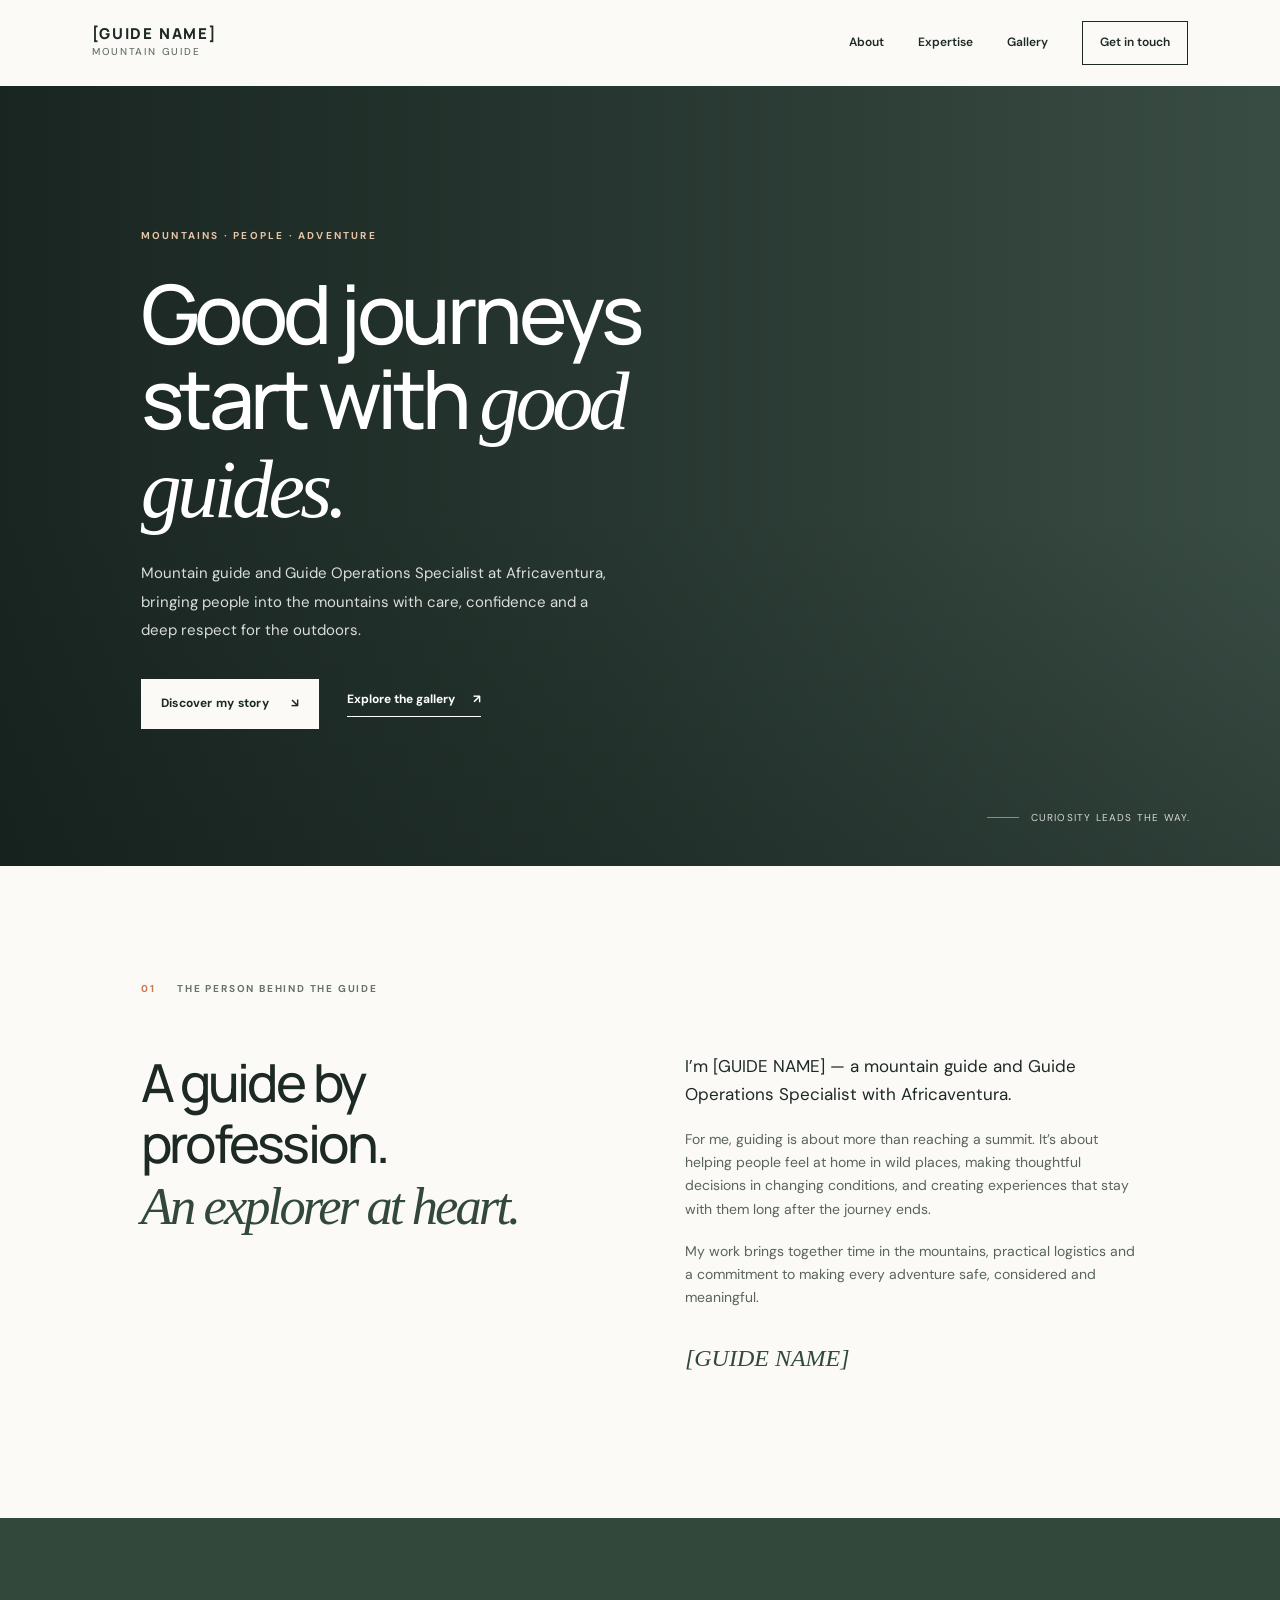
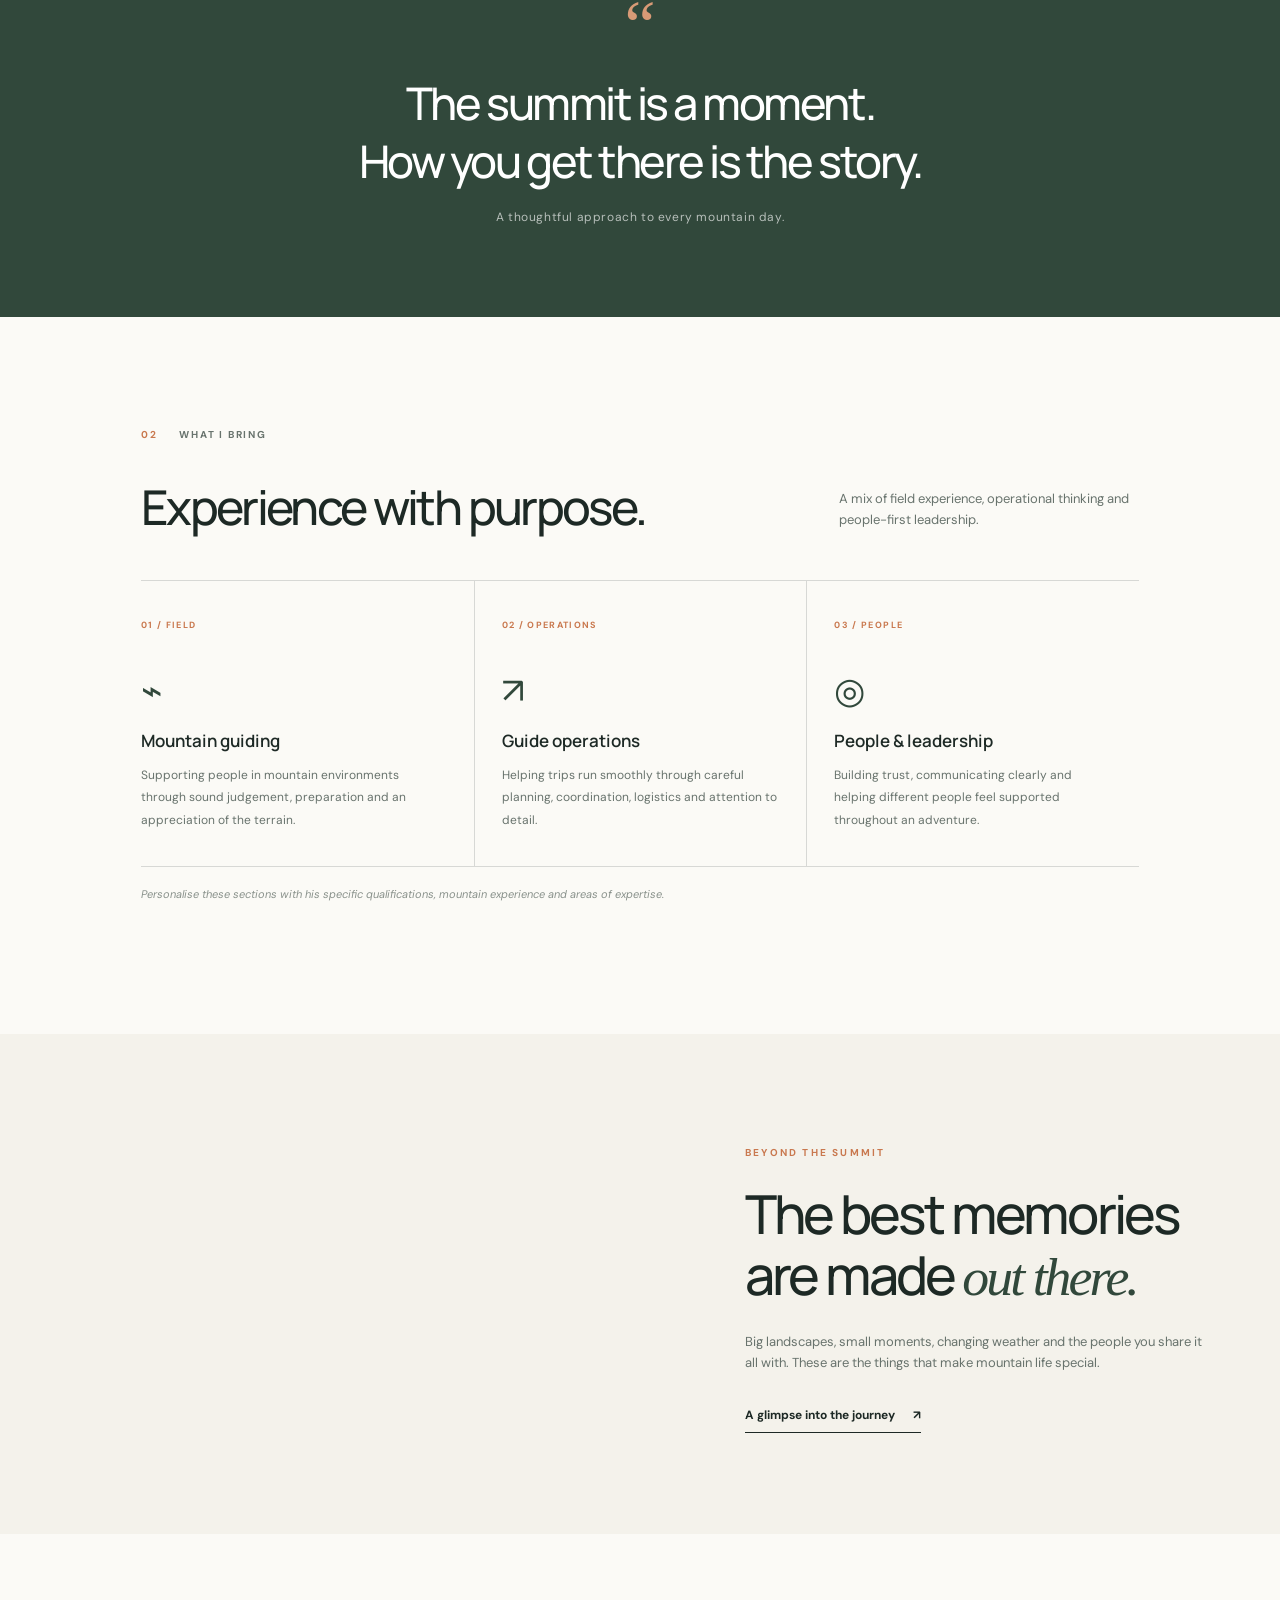
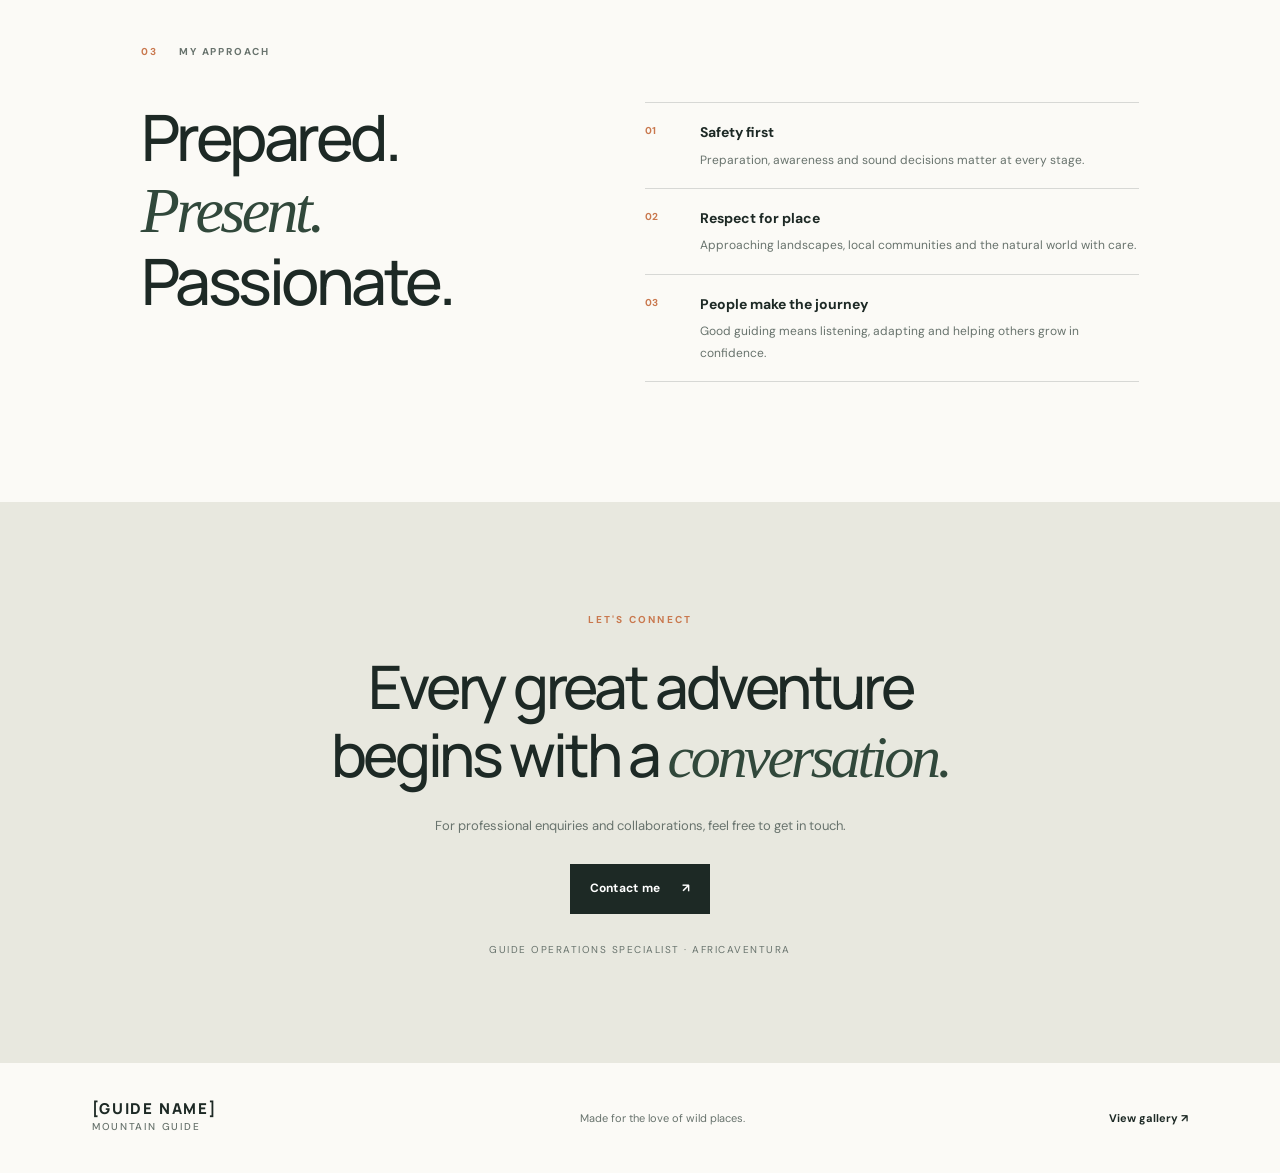
==== commit f56d64a2: "restore chatgpt version" ====
--- a/index.html
+++ b/index.html
@@ -1,207 +1,131 @@
 <!DOCTYPE html>
 <html lang="en">
 <head>
-  <meta charset="utf-8">
+  <meta charset="UTF-8">
   <meta name="viewport" content="width=device-width, initial-scale=1">
-  <!-- BUSINESS NAME: change it here, in the header, hero and footer (search for "Table Mountain by foot") -->
-  <title>Table Mountain by foot | Mountain guide Johan Jansen van Vuuren</title>
-  <meta name="description" content="Guided hiking, trail running, scrambling and rock climbing on Table Mountain, Cape Town, with Johan Jansen van Vuuren. Guiding since 2010, in English and Afrikaans.">
-  <link rel="icon" href="data:image/svg+xml,%3Csvg xmlns='http://www.w3.org/2000/svg' viewBox='0 0 32 32'%3E%3Crect width='32' height='32' rx='6' fill='%2324312A'/%3E%3Cpath d='M3 24 L8 14 L10 15 L12 11 L22 11 L24 15 L27 19 L29 24Z' fill='%23B7834A'/%3E%3C/svg%3E">
+  <meta name="description" content="Meet [GUIDE NAME], mountain guide and Guide Operations Specialist at Africaventura.">
+  <title>[GUIDE NAME] | Mountain Guide &amp; Guide Operations Specialist</title>
+  <link rel="stylesheet" href="style.css">
   <link rel="preconnect" href="https://fonts.googleapis.com">
   <link rel="preconnect" href="https://fonts.gstatic.com" crossorigin>
-  <link href="https://fonts.googleapis.com/css2?family=Big+Shoulders+Display:wght@600;800&family=Literata:ital,opsz,wght@0,7..72,400;0,7..72,600;1,7..72,400&display=swap" rel="stylesheet">
-  <link rel="stylesheet" href="css/style.css">
+  <link href="https://fonts.googleapis.com/css2?family=DM+Sans:wght@400;500;600;700&family=Manrope:wght@400;500;600;700;800&display=swap" rel="stylesheet">
 </head>
 <body>
+  <header class="site-header">
+    <a class="wordmark" href="index.html" aria-label="Home">[GUIDE NAME]<span>Mountain Guide</span></a>
+    <nav aria-label="Main navigation">
+      <a href="#about">About</a>
+      <a href="#expertise">Expertise</a>
+      <a href="gallery.html">Gallery</a>
+      <a class="nav-cta" href="#contact">Get in touch</a>
+    </nav>
+  </header>
 
-<header class="site-header">
-  <div class="wrap header-inner">
-    <a class="brand" href="index.html">Table Mountain by foot</a>
-    <button class="menu-toggle" aria-expanded="false" aria-controls="nav">Menu</button>
-    <nav id="nav" class="nav">
-      <a href="#about">About</a>
-      <a href="#activities">Activities</a>
-      <a href="#routes">Routes</a>
-      <a href="gallery.html">Gallery</a>
-      <a href="#contact" class="nav-book">Book a trip</a>
-    </nav>
-  </div>
-</header>
+  <main>
+    <section class="hero">
+      <div class="hero-image" role="img" aria-label="Mountain landscape"></div>
+      <div class="hero-shade"></div>
+      <div class="hero-content">
+        <p class="eyebrow">MOUNTAINS · PEOPLE · ADVENTURE</p>
+        <h1>Good journeys<br>start with <em>good guides.</em></h1>
+        <p class="hero-copy">Mountain guide and Guide Operations Specialist at Africaventura, bringing people into the mountains with care, confidence and a deep respect for the outdoors.</p>
+        <div class="hero-actions">
+          <a class="button button-light" href="#about">Discover my story <span aria-hidden="true">↘</span></a>
+          <a class="text-link light-link" href="gallery.html">Explore the gallery <span aria-hidden="true">↗</span></a>
+        </div>
+      </div>
+      <div class="hero-note"><span class="note-line"></span><span>Curiosity leads the way.</span></div>
+    </section>
 
-<main>
-  <!-- HERO -->
-  <section class="hero">
-    <svg class="hero-contours" viewBox="0 0 1440 700" preserveAspectRatio="xMidYMid slice" aria-hidden="true">
-      <g fill="none" stroke="currentColor" stroke-width="1.2">
-        <path d="M-50 120 C 200 60, 420 160, 700 110 S 1200 40, 1500 130"/>
-        <path d="M-50 170 C 220 110, 440 210, 720 160 S 1210 90, 1500 180"/>
-        <path d="M-50 225 C 240 165, 460 265, 740 215 S 1220 145, 1500 235"/>
-        <path d="M900 60 C 980 20, 1120 30, 1150 80 S 1060 150, 980 130 S 860 90, 900 60Z"/>
-        <path d="M930 70 C 990 45, 1090 50, 1110 85 S 1050 125, 990 115 S 905 92, 930 70Z"/>
-        <path d="M180 300 C 300 260, 420 290, 400 330 S 250 380, 190 350 S 120 320, 180 300Z"/>
-      </g>
-    </svg>
+    <section class="intro section-wrap" id="about">
+      <div class="section-label"><span>01</span> THE PERSON BEHIND THE GUIDE</div>
+      <div class="intro-grid">
+        <div>
+          <p class="display-heading">A guide by profession.<br><em>An explorer at heart.</em></p>
+        </div>
+        <div class="intro-text">
+          <p class="lead">I’m [GUIDE NAME] — a mountain guide and Guide Operations Specialist with Africaventura.</p>
+          <p>For me, guiding is about more than reaching a summit. It’s about helping people feel at home in wild places, making thoughtful decisions in changing conditions, and creating experiences that stay with them long after the journey ends.</p>
+          <p>My work brings together time in the mountains, practical logistics and a commitment to making every adventure safe, considered and meaningful.</p>
+          <p class="signature">[GUIDE NAME]</p>
+        </div>
+      </div>
+    </section>
 
-    <div class="wrap hero-content">
-      <h1 class="hero-title">Table Mountain<br>by foot</h1>
-      <p class="hero-lead">Guided hikes, trail runs, scrambles and climbs on Table Mountain with Johan Jansen van Vuuren, guiding on the mountain since 2010.</p>
-      <div class="hero-actions">
-        <a class="btn btn-primary" href="#contact">Plan your trip</a>
-        <a class="btn btn-ghost" href="#activities">See the activities</a>
+    <section class="quote-band">
+      <div class="quote-mark">“</div>
+      <blockquote>The summit is a moment.<br>How you get there is the story.</blockquote>
+      <p>A thoughtful approach to every mountain day.</p>
+    </section>
+
+    <section class="expertise section-wrap" id="expertise">
+      <div class="section-label"><span>02</span> WHAT I BRING</div>
+      <div class="expertise-heading">
+        <h2>Experience with purpose.</h2>
+        <p>A mix of field experience, operational thinking and people-first leadership.</p>
       </div>
-    </div>
+      <div class="expertise-grid">
+        <article class="expertise-card">
+          <span class="card-number">01 / FIELD</span>
+          <div class="line-icon" aria-hidden="true">⌁</div>
+          <h3>Mountain guiding</h3>
+          <p>Supporting people in mountain environments through sound judgement, preparation and an appreciation of the terrain.</p>
+        </article>
+        <article class="expertise-card">
+          <span class="card-number">02 / OPERATIONS</span>
+          <div class="line-icon" aria-hidden="true">↗</div>
+          <h3>Guide operations</h3>
+          <p>Helping trips run smoothly through careful planning, coordination, logistics and attention to detail.</p>
+        </article>
+        <article class="expertise-card">
+          <span class="card-number">03 / PEOPLE</span>
+          <div class="line-icon" aria-hidden="true">◎</div>
+          <h3>People &amp; leadership</h3>
+          <p>Building trust, communicating clearly and helping different people feel supported throughout an adventure.</p>
+        </article>
+      </div>
+      <p class="edit-note">Personalise these sections with his specific qualifications, mountain experience and areas of expertise.</p>
+    </section>
 
-    <!-- Table Mountain silhouette: Devil's Peak, the table, Kloof Nek, Lion's Head, Signal Hill -->
-    <svg class="hero-mountain" viewBox="0 0 1440 400" preserveAspectRatio="xMidYMax slice" aria-hidden="true">
-      <path class="m-back" d="M0 400 L0 250 C 80 225, 140 180, 190 110 L 228 62 L 268 112 C 300 135, 325 145, 362 148 L 382 140 L 420 82 L 442 68 L 982 64 L 1002 82 L 1032 172 C 1062 222, 1090 240, 1120 240 C 1150 220, 1170 150, 1198 128 C 1214 116, 1232 118, 1246 134 C 1266 170, 1292 222, 1332 258 C 1372 280, 1410 290, 1440 294 L 1440 400 Z"/>
-      <path class="tablecloth" d="M436 70 C 520 52, 600 60, 690 54 C 780 48, 880 58, 990 62 L 1000 80 C 960 96, 930 84, 900 104 C 870 120, 850 96, 820 112 C 790 126, 760 100, 720 116 C 690 128, 660 104, 620 118 C 585 130, 560 100, 520 112 C 490 120, 460 96, 430 90 Z"/>
-      <path class="m-front" d="M0 400 L0 330 C 180 300, 360 315, 560 322 C 760 330, 960 302, 1160 320 C 1280 330, 1370 338, 1440 342 L1440 400 Z"/>
-    </svg>
-  </section>
+    <section class="image-feature">
+      <div class="feature-photo" role="img" aria-label="Hiker looking across a mountain range"></div>
+      <div class="feature-copy">
+        <p class="eyebrow">BEYOND THE SUMMIT</p>
+        <h2>The best memories<br>are made <em>out there.</em></h2>
+        <p>Big landscapes, small moments, changing weather and the people you share it all with. These are the things that make mountain life special.</p>
+        <a class="text-link" href="gallery.html">A glimpse into the journey <span aria-hidden="true">↗</span></a>
+      </div>
+    </section>
 
-  <!-- ABOUT -->
-  <section id="about" class="section about">
-    <div class="wrap about-grid">
-      <figure class="portrait">
-        <!-- Add a photo of Johan as images/johan.jpg -->
-        <img src="images/johan.jpg" alt="Johan Jansen van Vuuren on Table Mountain" loading="lazy">
-        <span class="img-placeholder">Photo of Johan: add images/johan.jpg</span>
-      </figure>
-      <div class="about-text">
-        <h2>Your guide</h2>
-        <p>I’m Johan. I’ve been guiding on Table Mountain since 2010, and I still find new lines through its gorges, buttresses and ridges.</p>
-        <p>Whether it’s your first hike up the mountain or you want to climb its sandstone faces, I’ll choose the route that suits your fitness, your experience and the day’s weather.</p>
-        <p>I guide in English and Afrikaans.</p>
-        <h3>Qualifications</h3>
-        <ul class="peak-list">
-          <!-- Replace with Johan's real qualifications -->
-          <li>[Guide registration or qualification]</li>
-          <li>[First aid certification]</li>
-        </ul>
+    <section class="values section-wrap">
+      <div class="section-label"><span>03</span> MY APPROACH</div>
+      <div class="values-grid">
+        <h2>Prepared.<br><em>Present.</em><br>Passionate.</h2>
+        <div class="values-list">
+          <div><span>01</span><p><strong>Safety first</strong><br>Preparation, awareness and sound decisions matter at every stage.</p></div>
+          <div><span>02</span><p><strong>Respect for place</strong><br>Approaching landscapes, local communities and the natural world with care.</p></div>
+          <div><span>03</span><p><strong>People make the journey</strong><br>Good guiding means listening, adapting and helping others grow in confidence.</p></div>
+        </div>
       </div>
-    </div>
-  </section>
+    </section>
 
-  <!-- ACTIVITIES -->
-  <section id="activities" class="section activities">
-    <div class="wrap">
-      <h2>What we can do on the mountain</h2>
-      <p class="section-intro">Four ways to experience Table Mountain. Mix them in one day if you like.</p>
-      <ul class="activity-list">
-        <li class="activity">
-          <h3>Hiking</h3>
-          <p>From gentle contour paths to steep gorges up to the summit plateau. Routes for every fitness level.</p>
-          <p class="activity-level">All levels</p>
-        </li>
-        <li class="activity">
-          <h3>Trail running</h3>
-          <p>Run the mountain’s trail network with someone who knows every junction. Ideal if you want to cover a lot of ground.</p>
-          <p class="activity-level">Fit runners</p>
-        </li>
-        <li class="activity">
-          <h3>Scrambling</h3>
-          <p>Hands-on routes over rock, ledges and chains, somewhere between a hike and a climb. Bigger views, more adrenaline.</p>
-          <p class="activity-level">A head for heights</p>
-        </li>
-        <li class="activity">
-          <h3>Rock climbing</h3>
-          <p>Roped climbing on Table Mountain sandstone, for beginners trying it for the first time and experienced climbers looking for classic lines.</p>
-          <p class="activity-level">Beginner to advanced</p>
-        </li>
-      </ul>
-    </div>
-  </section>
+    <section class="contact" id="contact">
+      <div class="contact-inner">
+        <p class="eyebrow">LET'S CONNECT</p>
+        <h2>Every great adventure<br>begins with a <em>conversation.</em></h2>
+        <p>For professional enquiries and collaborations, feel free to get in touch.</p>
+        <!-- Replace the email address below with his professional email. -->
+        <a class="button button-dark" href="mailto:YOUR-EMAIL@example.com">Contact me <span aria-hidden="true">↗</span></a>
+        <p class="company-note">Guide Operations Specialist · Africaventura</p>
+      </div>
+    </section>
+  </main>
 
-  <!-- ROUTES (example list: edit to match what Johan offers) -->
-  <section id="routes" class="section routes">
-    <div class="wrap">
-      <h2>Some favourite routes</h2>
-      <p class="section-intro">An example list. Every trip is planned around you and the weather.</p>
-      <ul class="route-list">
-        <li>
-          <h3>Platteklip Gorge</h3>
-          <p>The direct way up the front face to the top.</p>
-          <p class="route-meta"><span>Hike</span><span>2–3 hours</span></p>
-        </li>
-        <li>
-          <h3>India Venster</h3>
-          <p>An exposed scramble with views over the city.</p>
-          <p class="route-meta"><span>Scramble</span><span>Half day</span></p>
-        </li>
-        <li>
-          <h3>Skeleton Gorge</h3>
-          <p>Forest, ladders and waterfalls from Kirstenbosch.</p>
-          <p class="route-meta"><span>Hike</span><span>Half day</span></p>
-        </li>
-        <li>
-          <h3>Kasteelspoort</h3>
-          <p>Atlantic views from the Twelve Apostles side.</p>
-          <p class="route-meta"><span>Hike</span><span>Half day</span></p>
-        </li>
-        <li>
-          <h3>Lion’s Head</h3>
-          <p>Chains and ladders to a 360° view from the summit.</p>
-          <p class="route-meta"><span>Hike and scramble</span><span>2–3 hours</span></p>
-        </li>
-      </ul>
-    </div>
-  </section>
-
-  <!-- SAFETY -->
-  <section class="section safety">
-    <div class="wrap safety-grid">
-      <div>
-        <h2>Safety first, every time</h2>
-        <p>Table Mountain’s weather can turn in minutes. I watch the forecast, carry first-aid and emergency gear, and change the plan when the mountain says so.</p>
-      </div>
-      <ul class="peak-list">
-        <li>Small groups</li>
-        <li>Routes matched to your level</li>
-        <li>First-aid and emergency gear on every trip</li>
-        <li>Planning based on the weather</li>
-      </ul>
-    </div>
-  </section>
-
-  <!-- TESTIMONIALS (replace with real client quotes) -->
-  <section class="section quotes">
-    <div class="wrap">
-      <h2>From the trail</h2>
-      <div class="quote-grid">
-        <blockquote>
-          <p>[Add a client quote here]</p>
-          <footer>[Client name, country]</footer>
-        </blockquote>
-        <blockquote>
-          <p>[Add a second client quote here]</p>
-          <footer>[Client name, country]</footer>
-        </blockquote>
-      </div>
-    </div>
-  </section>
-
-  <!-- CONTACT -->
-  <section id="contact" class="section contact">
-    <div class="wrap contact-inner">
-      <h2>Plan your trip</h2>
-      <p>Tell me what you’d like to do, when you’re in Cape Town and how many people are coming. I’ll suggest a route.</p>
-      <div class="contact-actions">
-        <!-- CONTACT: replace 27XXXXXXXXX with Johan's number (country code 27, no + or leading 0) -->
-        <a class="btn btn-primary" href="https://wa.me/27XXXXXXXXX">Message on WhatsApp</a>
-        <!-- CONTACT: replace with Johan's email -->
-        <a class="btn btn-dark" href="mailto:hello@example.com">Send an email</a>
-      </div>
-      <p class="contact-lang">English or Afrikaans, whichever you prefer.</p>
-    </div>
-  </section>
-</main>
-
-<footer class="site-footer">
-  <div class="wrap footer-inner">
-    <p>© <span class="year"></span> Table Mountain by foot</p>
-    <p>Mountain guiding in Cape Town since 2010</p>
-  </div>
-</footer>
-<script src="js/main.js"></script>
+  <footer class="site-footer">
+    <a class="wordmark footer-wordmark" href="index.html">[GUIDE NAME]<span>Mountain Guide</span></a>
+    <p>Made for the love of wild places.</p>
+    <a href="gallery.html">View gallery ↗</a>
+  </footer>
+  <script src="script.js"></script>
 </body>
 </html>
--- a/style.css
+++ b/style.css
@@ -0,0 +1,144 @@
+:root {
+  --ink: #1d2925;
+  --muted: #68736d;
+  --cream: #f4f2eb;
+  --paper: #fbfaf6;
+  --green: #31483b;
+  --orange: #c9784e;
+  --line: rgba(29, 41, 37, .16);
+  --serif: Georgia, "Times New Roman", serif;
+}
+* { box-sizing: border-box; }
+html { scroll-behavior: smooth; }
+body { margin: 0; background: var(--paper); color: var(--ink); font-family: "DM Sans", sans-serif; line-height: 1.65; }
+a { color: inherit; text-decoration: none; }
+.site-header { height: 86px; padding: 0 7.2%; display: flex; align-items: center; justify-content: space-between; background: var(--paper); position: relative; z-index: 5; }
+.wordmark { font: 800 15px/1.2 "Manrope", sans-serif; letter-spacing: .12em; text-transform: uppercase; }
+.wordmark span { display: block; font: 500 10px/1.8 "DM Sans", sans-serif; letter-spacing: .16em; color: var(--muted); }
+nav { display: flex; align-items: center; gap: 34px; font-size: 12px; font-weight: 600; }
+nav a:not(.nav-cta) { transition: color .2s; }
+nav a:hover, .site-footer a:hover { color: var(--orange); }
+.nav-cta { border: 1px solid var(--ink); padding: 11px 17px; }
+.hero { min-height: 660px; height: min(780px, calc(100vh - 86px)); position: relative; color: white; display: flex; align-items: center; overflow: hidden; background: #3d5148; }
+.hero-image, .hero-shade { position: absolute; inset: 0; }
+.hero-image { background: url("https://images.unsplash.com/photo-1464822759023-fed622ff2c3b?auto=format&fit=crop&w=2200&q=85") center 48%/cover; transform: scale(1.015); }
+.hero-shade { background: linear-gradient(90deg, rgba(15,25,22,.78) 0%, rgba(15,25,22,.48) 48%, rgba(15,25,22,.08) 100%), linear-gradient(0deg, rgba(15,25,22,.28), transparent 45%); }
+.hero-content { position: relative; z-index: 1; margin-left: 11%; max-width: 670px; padding: 65px 24px 70px 0; }
+.eyebrow { font-size: 10px; font-weight: 700; letter-spacing: .22em; text-transform: uppercase; }
+.hero .eyebrow { color: #e7c5a8; margin-bottom: 26px; }
+h1, h2, .display-heading, blockquote { font-family: "Manrope", sans-serif; letter-spacing: -.055em; font-weight: 500; }
+.hero h1 { font-size: clamp(50px, 6.4vw, 88px); line-height: 1.04; margin: 0 0 27px; }
+h1 em, h2 em, .display-heading em, .values h2 em { font-family: var(--serif); font-weight: 400; }
+.hero-copy { max-width: 470px; font-size: 15px; color: rgba(255,255,255,.84); line-height: 1.9; }
+.hero-actions { display: flex; align-items: center; gap: 28px; margin-top: 34px; flex-wrap: wrap; }
+.button { display: inline-flex; align-items: center; gap: 22px; padding: 15px 20px; font-size: 12px; font-weight: 700; letter-spacing: .02em; transition: transform .2s, background .2s; }
+.button:hover { transform: translateY(-2px); }
+.button-light { background: var(--paper); color: var(--ink); }
+.button-dark { background: var(--ink); color: white; }
+.text-link { font-size: 12px; font-weight: 700; border-bottom: 1px solid currentColor; padding-bottom: 6px; display: inline-flex; gap: 18px; align-items: center; }
+.light-link { color: white; }
+.hero-note { position: absolute; right: 7%; bottom: 40px; display: flex; align-items: center; gap: 12px; font-size: 10px; letter-spacing: .12em; text-transform: uppercase; color: rgba(255,255,255,.8); }
+.note-line { width: 32px; height: 1px; background: var(--orange); }
+.section-wrap { padding-left: 11%; padding-right: 11%; }
+.intro { padding-top: 115px; padding-bottom: 120px; }
+.section-label { font-size: 10px; letter-spacing: .18em; font-weight: 700; color: var(--muted); }
+.section-label span { color: var(--orange); margin-right: 18px; }
+.intro-grid { display: grid; grid-template-columns: 1fr 1fr; gap: 9%; margin-top: 54px; }
+.display-heading { font-size: clamp(36px, 4.1vw, 56px); line-height: 1.17; margin: 0; }
+.display-heading em { color: var(--green); }
+.intro-text { max-width: 490px; color: #59645e; font-size: 14px; }
+.intro-text p { margin-top: 0; margin-bottom: 19px; }
+.intro-text .lead { color: var(--ink); font-size: 17px; line-height: 1.7; }
+.signature { font-family: var(--serif); font-style: italic; font-size: 24px; color: var(--green); margin-top: 30px !important; }
+.quote-band { background: var(--green); color: white; text-align: center; padding: 83px 20px 78px; }
+.quote-mark { font: 70px/ .7 var(--serif); color: #d89a76; }
+.quote-band blockquote { font-size: clamp(28px, 4vw, 45px); line-height: 1.3; margin: 24px 0 17px; }
+.quote-band p { color: rgba(255,255,255,.65); font-size: 12px; letter-spacing: .05em; }
+.expertise { padding-top: 110px; padding-bottom: 120px; }
+.expertise-heading { display: flex; align-items: end; justify-content: space-between; gap: 30px; margin: 34px 0 45px; }
+.expertise-heading h2 { font-size: clamp(34px, 4vw, 48px); margin: 0; line-height: 1.2; }
+.expertise-heading p { color: var(--muted); max-width: 300px; font-size: 13px; margin: 0 0 5px; }
+.expertise-grid { display: grid; grid-template-columns: repeat(3, 1fr); border-top: 1px solid var(--line); border-bottom: 1px solid var(--line); }
+.expertise-card { padding: 29px 27px 35px 0; }
+.expertise-card + .expertise-card { border-left: 1px solid var(--line); padding-left: 27px; }
+.card-number { font-size: 9px; color: var(--orange); letter-spacing: .15em; font-weight: 700; }
+.line-icon { font-size: 36px; color: var(--green); margin: 24px 0 9px; }
+.expertise-card h3 { font: 600 17px "Manrope", sans-serif; margin: 0 0 12px; }
+.expertise-card p { color: var(--muted); font-size: 12px; line-height: 1.85; margin: 0; }
+.edit-note { font-size: 11px; color: #89918b; font-style: italic; margin-top: 18px; }
+.image-feature { display: grid; grid-template-columns: 1.05fr .95fr; min-height: 500px; background: var(--cream); }
+.feature-photo { background: url("https://images.unsplash.com/photo-1464278533981-50106e6176b1?auto=format&fit=crop&w=1300&q=85") center/cover; min-height: 430px; }
+.feature-copy { align-self: center; padding: 65px 12%; }
+.feature-copy .eyebrow { color: var(--orange); }
+.feature-copy h2 { font-size: clamp(36px, 4.2vw, 55px); line-height: 1.13; margin: 23px 0; }
+.feature-copy h2 em { color: var(--green); }
+.feature-copy > p:not(.eyebrow) { color: var(--muted); font-size: 13px; margin-bottom: 28px; }
+.values { padding-top: 110px; padding-bottom: 120px; }
+.values-grid { display: grid; grid-template-columns: .9fr 1.1fr; gap: 10%; margin-top: 42px; }
+.values h2 { font-size: clamp(43px, 5vw, 66px); line-height: 1.1; margin: 0; }
+.values h2 em { color: var(--green); }
+.values-list > div { display: grid; grid-template-columns: 45px 1fr; border-bottom: 1px solid var(--line); padding: 17px 0; gap: 10px; }
+.values-list > div:first-child { border-top: 1px solid var(--line); }
+.values-list span { font-size: 10px; color: var(--orange); font-weight: 700; padding-top: 3px; }
+.values-list p { margin: 0; color: var(--muted); font-size: 12px; line-height: 1.8; }
+.values-list strong { display: inline-block; color: var(--ink); font-size: 14px; margin-bottom: 4px; }
+.contact { background: #e8e8df; text-align: center; padding: 100px 24px 95px; }
+.contact-inner { max-width: 680px; margin: auto; }
+.contact .eyebrow { color: var(--orange); }
+.contact h2 { font-size: clamp(37px, 5vw, 60px); line-height: 1.14; margin: 23px 0; }
+.contact h2 em { color: var(--green); }
+.contact-inner > p:not(.eyebrow):not(.company-note) { color: var(--muted); font-size: 13px; margin-bottom: 28px; }
+.company-note { font-size: 10px; text-transform: uppercase; letter-spacing: .15em; color: var(--muted); margin-top: 28px; }
+.site-footer { min-height: 110px; display: flex; justify-content: space-between; align-items: center; gap: 20px; padding: 25px 7.2%; font-size: 11px; color: var(--muted); }
+.footer-wordmark { color: var(--ink); }
+.site-footer p { margin: 0; }
+.site-footer > a:last-child { font-weight: 700; color: var(--ink); }
+.gallery-header { background: var(--paper); }
+.gallery-hero { background: var(--green); color: white; padding: 92px 11% 86px; }
+.gallery-hero .eyebrow { color: #e7b28e; }
+.gallery-hero h1 { font-size: clamp(55px, 7vw, 86px); line-height: 1.02; margin: 22px 0; }
+.gallery-hero h1 em { color: #e7b28e; }
+.gallery-hero > p:last-child { color: rgba(255,255,255,.7); font-size: 14px; }
+.gallery-grid { padding-top: 70px; padding-bottom: 80px; display: grid; grid-template-columns: 1fr 1fr; gap: 48px 25px; }
+.gallery-item { margin: 0; min-width: 0; }
+.gallery-item img, .image-placeholder { width: 100%; height: 320px; object-fit: cover; background: #e7e5dc; }
+.gallery-tall img, .gallery-tall .image-placeholder { height: 450px; }
+.gallery-wide { grid-column: span 2; }
+.gallery-wide img, .gallery-wide .image-placeholder { height: 430px; }
+.image-placeholder { display: none; flex-direction: column; align-items: center; justify-content: center; color: var(--green); gap: 5px; text-align: center; padding: 20px; }
+.image-placeholder span { font: italic 30px var(--serif); color: var(--orange); }
+.image-placeholder strong { font-size: 15px; }
+.image-placeholder small { color: var(--muted); font-size: 11px; }
+.gallery-item figcaption { padding-top: 13px; font-size: 12px; color: var(--muted); }
+.gallery-item figcaption span { color: var(--orange); font-size: 10px; font-weight: 700; margin-right: 14px; }
+.gallery-bottom { text-align: center; background: var(--cream); padding: 55px 20px 65px; }
+.gallery-bottom p { font: 24px var(--serif); margin: 0 0 20px; }
+@media (max-width: 760px) {
+  .site-header { height: auto; min-height: 80px; padding: 20px 6%; align-items: flex-start; gap: 18px; }
+  nav { gap: 12px; flex-wrap: wrap; justify-content: flex-end; font-size: 11px; }
+  nav .nav-cta { padding: 7px 9px; }
+  .wordmark { font-size: 12px; min-width: 110px; }
+  .hero { min-height: 650px; height: auto; }
+  .hero-content { margin-left: 7%; padding: 90px 7% 100px 0; }
+  .hero h1 { font-size: clamp(46px, 12vw, 68px); }
+  .hero-note { right: 7%; bottom: 25px; }
+  .section-wrap { padding-left: 7%; padding-right: 7%; }
+  .intro, .expertise, .values { padding-top: 75px; padding-bottom: 80px; }
+  .intro-grid, .values-grid { grid-template-columns: 1fr; gap: 28px; margin-top: 35px; }
+  .expertise-heading { display: block; }
+  .expertise-heading p { margin-top: 15px; }
+  .expertise-grid { grid-template-columns: 1fr; }
+  .expertise-card, .expertise-card + .expertise-card { border-left: 0; border-bottom: 1px solid var(--line); padding: 25px 0; }
+  .expertise-card:last-child { border-bottom: 0; }
+  .line-icon { margin: 12px 0 5px; }
+  .image-feature { grid-template-columns: 1fr; }
+  .feature-photo { min-height: 330px; }
+  .feature-copy { padding: 48px 7%; }
+  .contact { padding: 75px 7%; }
+  .site-footer { padding: 25px 6%; flex-wrap: wrap; }
+  .site-footer p { order: 3; width: 100%; }
+  .gallery-hero { padding: 70px 7%; }
+  .gallery-grid { padding-top: 35px; padding-bottom: 50px; grid-template-columns: 1fr; gap: 35px; }
+  .gallery-wide { grid-column: auto; }
+  .gallery-item img, .image-placeholder, .gallery-tall img, .gallery-tall .image-placeholder, .gallery-wide img, .gallery-wide .image-placeholder { height: 310px; }
+}
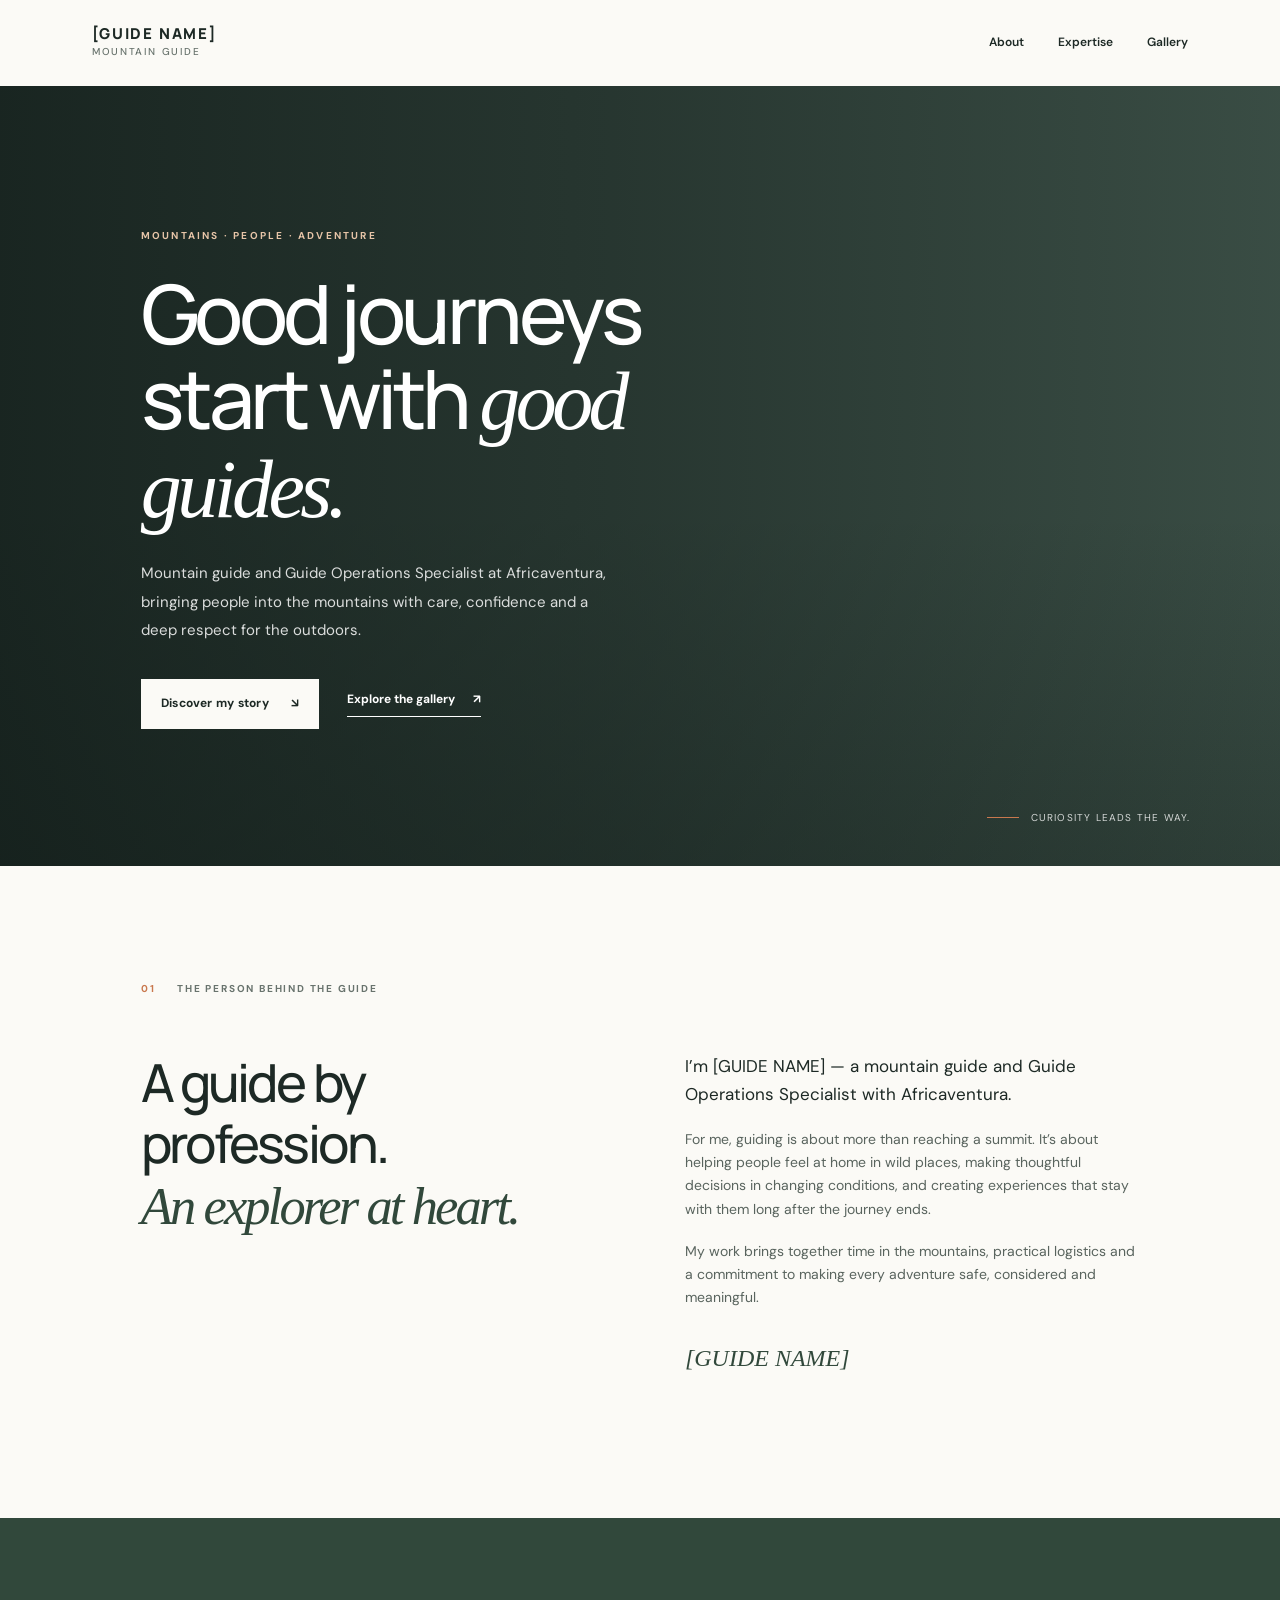
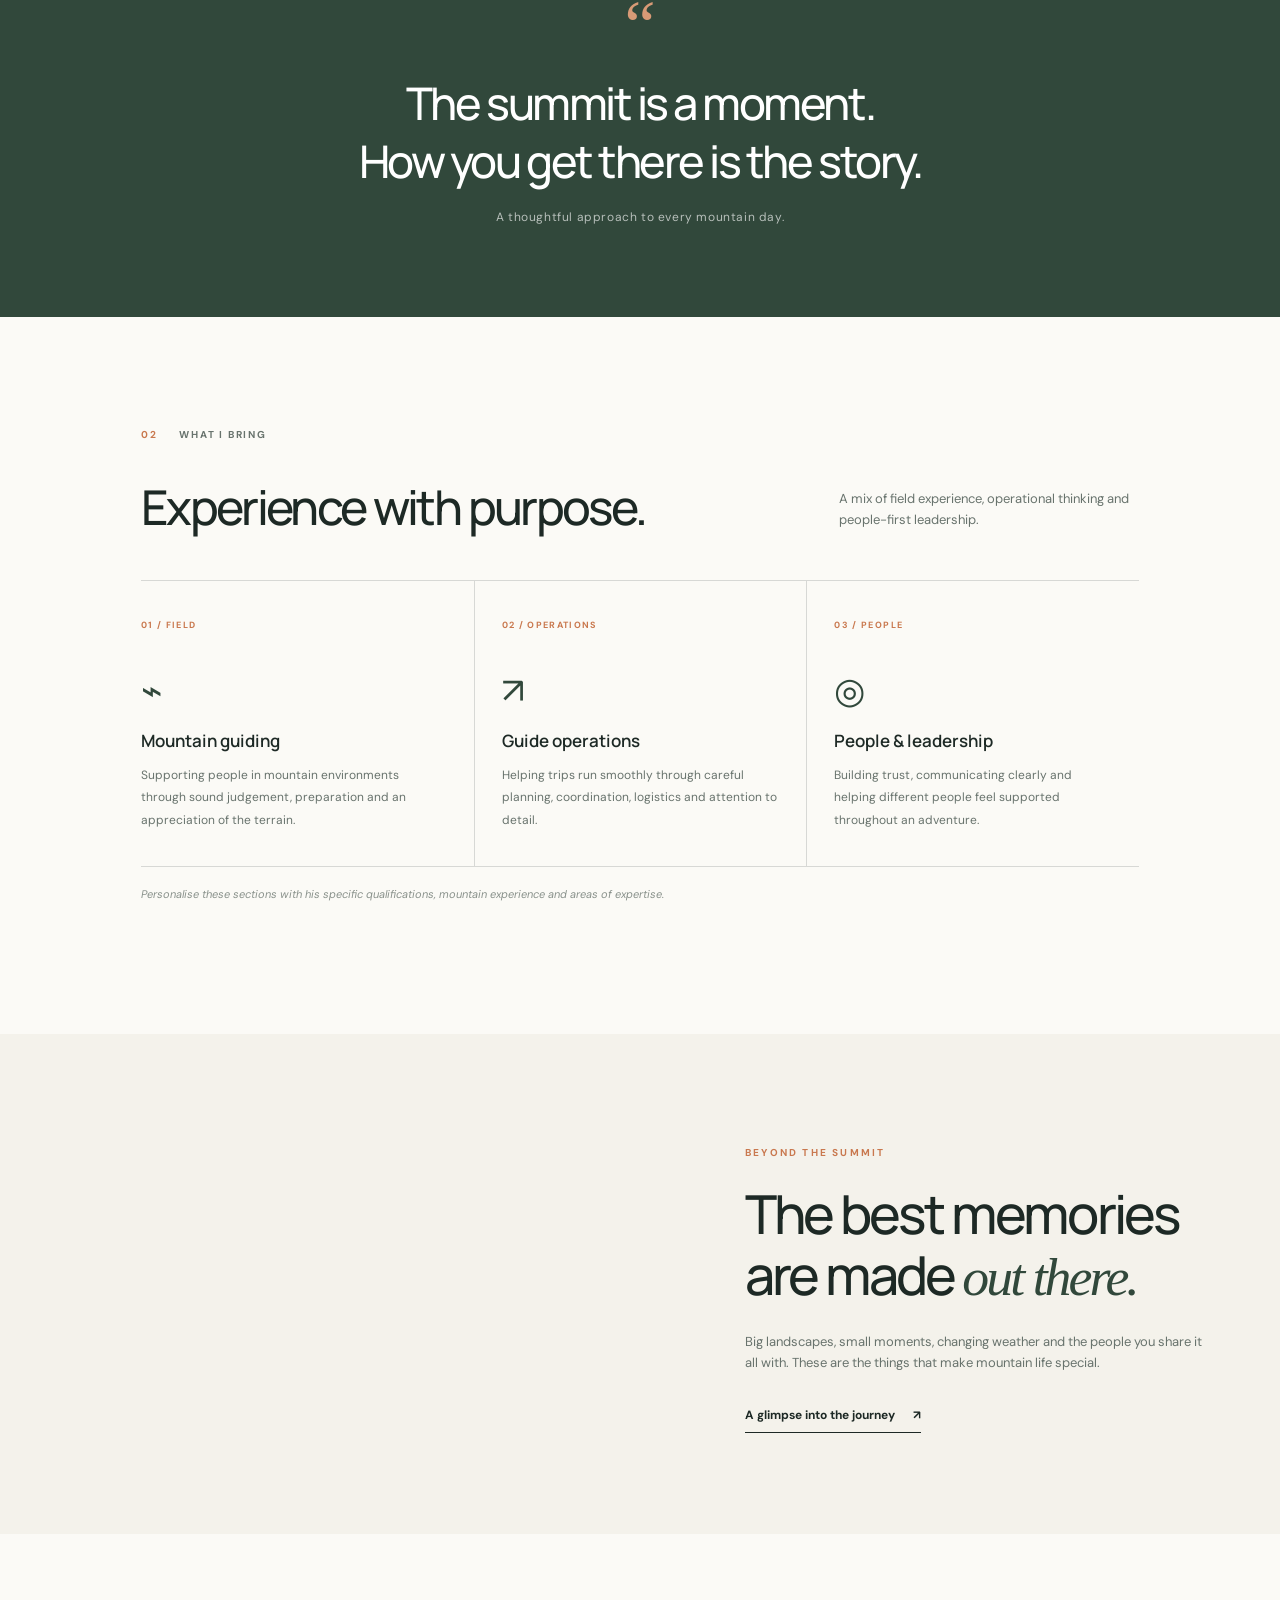
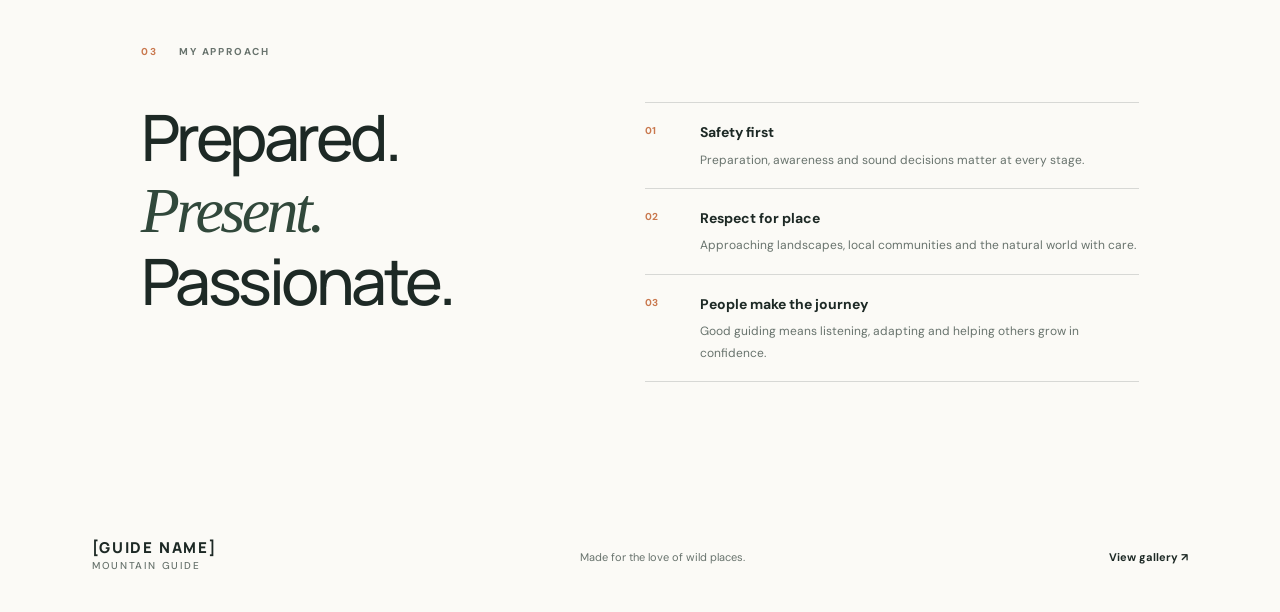
==== commit fc255a4d: "remove get in touch section" ====
--- a/index.html
+++ b/index.html
@@ -17,7 +17,6 @@
       <a href="#about">About</a>
       <a href="#expertise">Expertise</a>
       <a href="gallery.html">Gallery</a>
-      <a class="nav-cta" href="#contact">Get in touch</a>
     </nav>
   </header>
 
@@ -108,17 +107,6 @@
         </div>
       </div>
     </section>
-
-    <section class="contact" id="contact">
-      <div class="contact-inner">
-        <p class="eyebrow">LET'S CONNECT</p>
-        <h2>Every great adventure<br>begins with a <em>conversation.</em></h2>
-        <p>For professional enquiries and collaborations, feel free to get in touch.</p>
-        <!-- Replace the email address below with his professional email. -->
-        <a class="button button-dark" href="mailto:YOUR-EMAIL@example.com">Contact me <span aria-hidden="true">↗</span></a>
-        <p class="company-note">Guide Operations Specialist · Africaventura</p>
-      </div>
-    </section>
   </main>
 
   <footer class="site-footer">
--- a/style.css
+++ b/style.css
@@ -82,13 +82,6 @@
 .values-list span { font-size: 10px; color: var(--orange); font-weight: 700; padding-top: 3px; }
 .values-list p { margin: 0; color: var(--muted); font-size: 12px; line-height: 1.8; }
 .values-list strong { display: inline-block; color: var(--ink); font-size: 14px; margin-bottom: 4px; }
-.contact { background: #e8e8df; text-align: center; padding: 100px 24px 95px; }
-.contact-inner { max-width: 680px; margin: auto; }
-.contact .eyebrow { color: var(--orange); }
-.contact h2 { font-size: clamp(37px, 5vw, 60px); line-height: 1.14; margin: 23px 0; }
-.contact h2 em { color: var(--green); }
-.contact-inner > p:not(.eyebrow):not(.company-note) { color: var(--muted); font-size: 13px; margin-bottom: 28px; }
-.company-note { font-size: 10px; text-transform: uppercase; letter-spacing: .15em; color: var(--muted); margin-top: 28px; }
 .site-footer { min-height: 110px; display: flex; justify-content: space-between; align-items: center; gap: 20px; padding: 25px 7.2%; font-size: 11px; color: var(--muted); }
 .footer-wordmark { color: var(--ink); }
 .site-footer p { margin: 0; }
@@ -111,8 +104,6 @@
 .image-placeholder small { color: var(--muted); font-size: 11px; }
 .gallery-item figcaption { padding-top: 13px; font-size: 12px; color: var(--muted); }
 .gallery-item figcaption span { color: var(--orange); font-size: 10px; font-weight: 700; margin-right: 14px; }
-.gallery-bottom { text-align: center; background: var(--cream); padding: 55px 20px 65px; }
-.gallery-bottom p { font: 24px var(--serif); margin: 0 0 20px; }
 @media (max-width: 760px) {
   .site-header { height: auto; min-height: 80px; padding: 20px 6%; align-items: flex-start; gap: 18px; }
   nav { gap: 12px; flex-wrap: wrap; justify-content: flex-end; font-size: 11px; }
@@ -134,7 +125,6 @@
   .image-feature { grid-template-columns: 1fr; }
   .feature-photo { min-height: 330px; }
   .feature-copy { padding: 48px 7%; }
-  .contact { padding: 75px 7%; }
   .site-footer { padding: 25px 6%; flex-wrap: wrap; }
   .site-footer p { order: 3; width: 100%; }
   .gallery-hero { padding: 70px 7%; }
